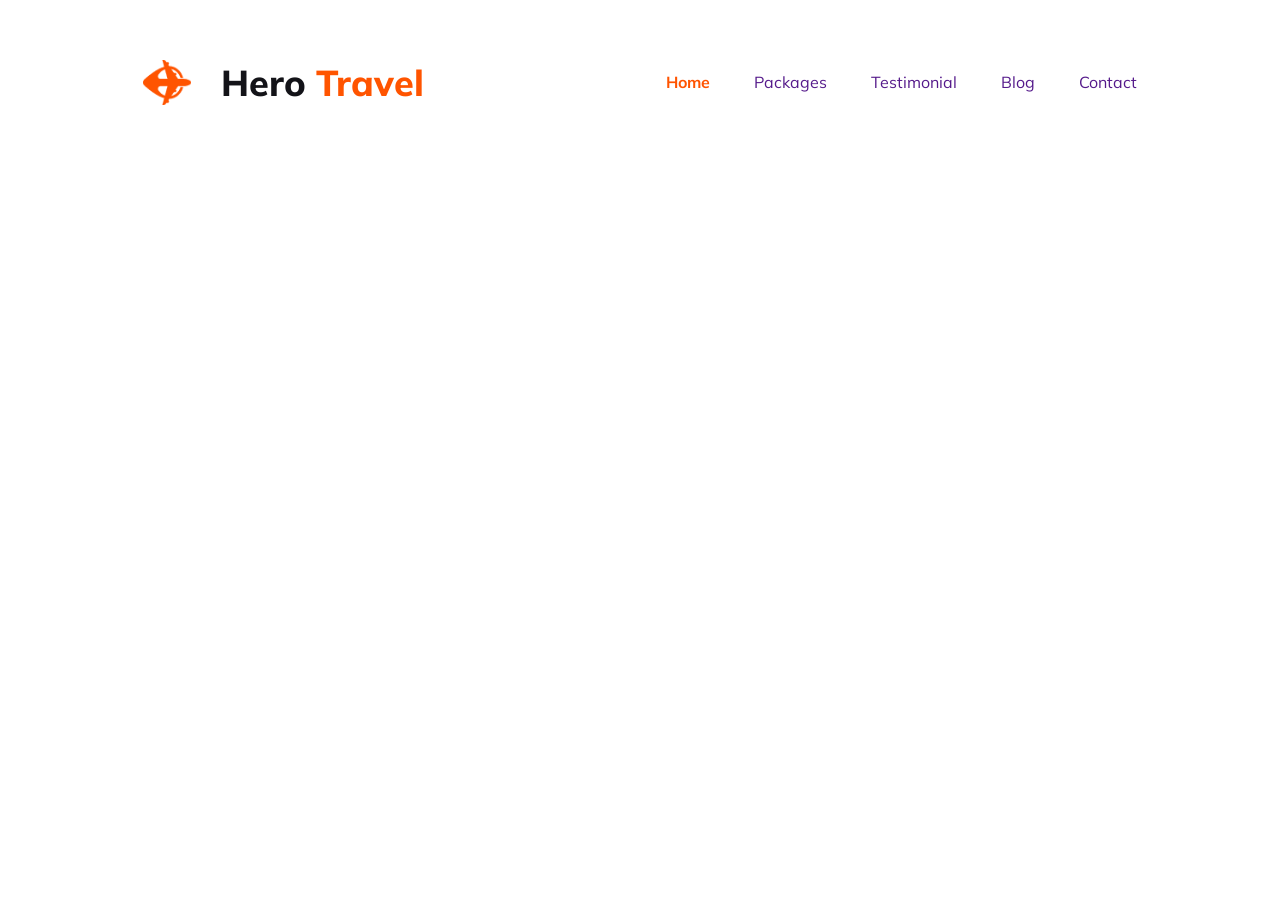
==== index.html @ 50e4e665 "fc" ====
<!DOCTYPE html>
<html lang="en">
<head>
    <meta charset="UTF-8">
    <meta name="viewport" content="width=device-width, initial-scale=1.0">
    <title>Happy Traveller</title>
    <link rel="stylesheet" href="Styles/design.css">
</head>
<body>
    <header>
        <nav>
            <div class="nav-title">
                <img src="Images/Group 40071 (2).png" alt="">
                <h2 class="hero">Hero <span class="travel">Travel</span></h2>
            </div>
            
            <ul>
                <li><a href=""><span class="home"><b>Home</b></span></a></li>
                <li><a href="">Packages</a></li>
                <li><a href="">Testimonial</a></li>
                <li><a href="">Blog</a></li>
                <li><a href="">Contact</a></li>
            </ul>
        </nav>

        <div class="explore-travel">

        </div>

    </header>

    <main>

    </main>

    <footer>

    </footer>

</body>
</html>
---- Styles/design.css ----
@import url('https://fonts.googleapis.com/css2?family=Mulish:wght@400;700;800&display=swap');

*{
    font-family: 'Mulish', sans-serif;


}

.travel, .home{
    color: #FF5400; 
}



/* header styles */

nav{
    display: flex;
    justify-content: space-between;
    align-items: center;
    /* padding: 20px; */
    margin: 30px 135px;
}

nav img{
    width: 48px;
    height: 45px;

}

.nav-title{
    display: flex;
    align-items: center;
    gap: 30px;
}

nav .hero{
    color: #131318;
    font-size: 36px;
    font-weight: 800;

}

nav .travel{
    color: #FF5400;
    font-size: 36px;
    font-weight: 800;
}

nav > ul{
    display: flex;
    list-style: none;
    gap: 44px;
}

nav li a{
    text-decoration: none;
}

.explore-travel{

}
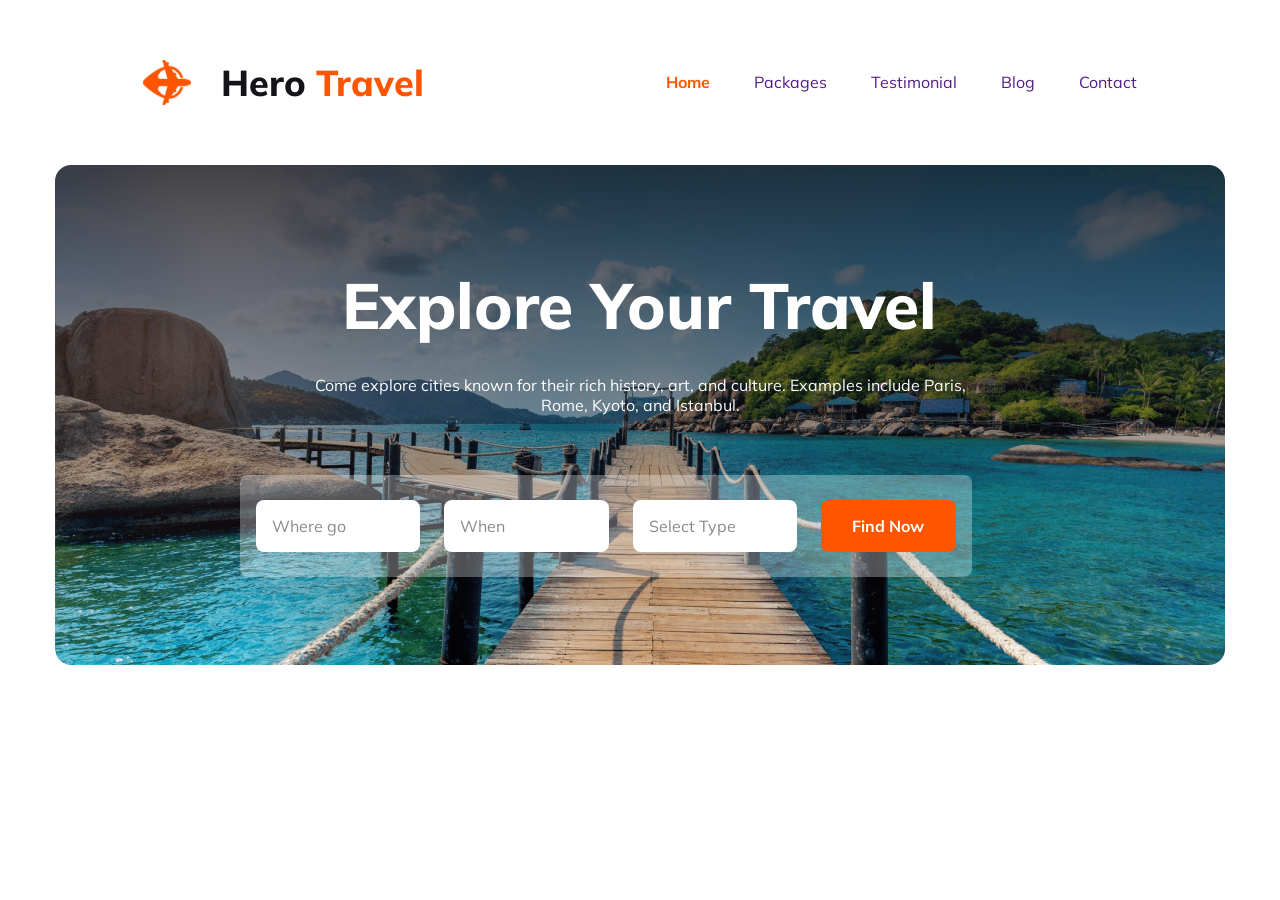
==== commit c6e2e074: "header section" ====
--- a/index.html
+++ b/index.html
@@ -23,7 +23,20 @@
             </ul>
         </nav>
 
-        <div class="explore-travel">
+        <div class="header-container">
+            <div>
+                <h1 class="header-title">Explore Your Travel</h1>
+                <p class="header-description">Come explore cities known for their rich history, art, and culture. Examples include Paris, Rome, Kyoto, and Istanbul. </p>
+            </div>
+
+            <div class="header-destination">
+                <p>Where go</p>
+                <p>When</p>
+                <p>Select Type</p>
+                <button class="btn-primary">Find Now</button>
+            </div>
+
+
 
         </div>
 
--- a/Styles/design.css
+++ b/Styles/design.css
@@ -10,6 +10,18 @@
     color: #FF5400; 
 }
 
+.btn-primary{
+    border-radius: 8px;
+    border: none;
+    background: #FF5400;
+    width: 174px;
+    height: 52px;
+    color: #FFF;
+   
+    font-size: 16px;
+    font-weight: 700;
+
+}
 
 
 /* header styles */
@@ -57,6 +69,75 @@
     text-decoration: none;
 }
 
-.explore-travel{
+.header-container{
+    border-radius: 16px;
+    background: linear-gradient(180deg, rgba(19, 19, 24, 0.80) 0%, rgba(19, 19, 24, 0.00) 100%), url('../Images/Group\ 13\ \(1\)\ \(1\).png');
+    width: 1170px;
+    height: 500px;
+    margin: 0 auto;
+    
 
-}+}
+
+.header-title{
+    position: absolute;
+    color: #FFF;
+    font-size: 64px;
+    font-weight: 800;
+    text-align: center;
+    margin-top: 100px;
+    margin-left: 287px;
+   
+
+} 
+
+.header-description{
+    position: absolute;
+    color: #FFF;
+    width: 676px;
+    font-size: 16px;
+    font-weight: 400;
+    text-align: center;
+    margin-top: 210px;
+    margin-left: 247px;
+    margin-bottom: 48px;
+    
+}
+
+.header-destination{
+    position: absolute;
+    border-radius: 8px;
+    background: rgba(255, 255, 255, 0.30);
+    display: flex;
+    align-items: center;
+    gap: 24px;
+    padding: 16px;
+    width: 700px;
+    height: 70px;
+    margin-top: 310px;
+    margin-left: 185px;
+
+}
+
+.header-destination p{
+    
+    border-radius: 8px;
+    background: #FFF;
+    width: 174px;
+    height: 20px;
+    color: rgba(19, 19, 24, 0.50);
+    font-size: 16px;
+    font-weight: 400;
+    display: flex;
+    align-items: center;
+    padding: 16px;
+    
+}
+
+
+
+
+
+
+
+
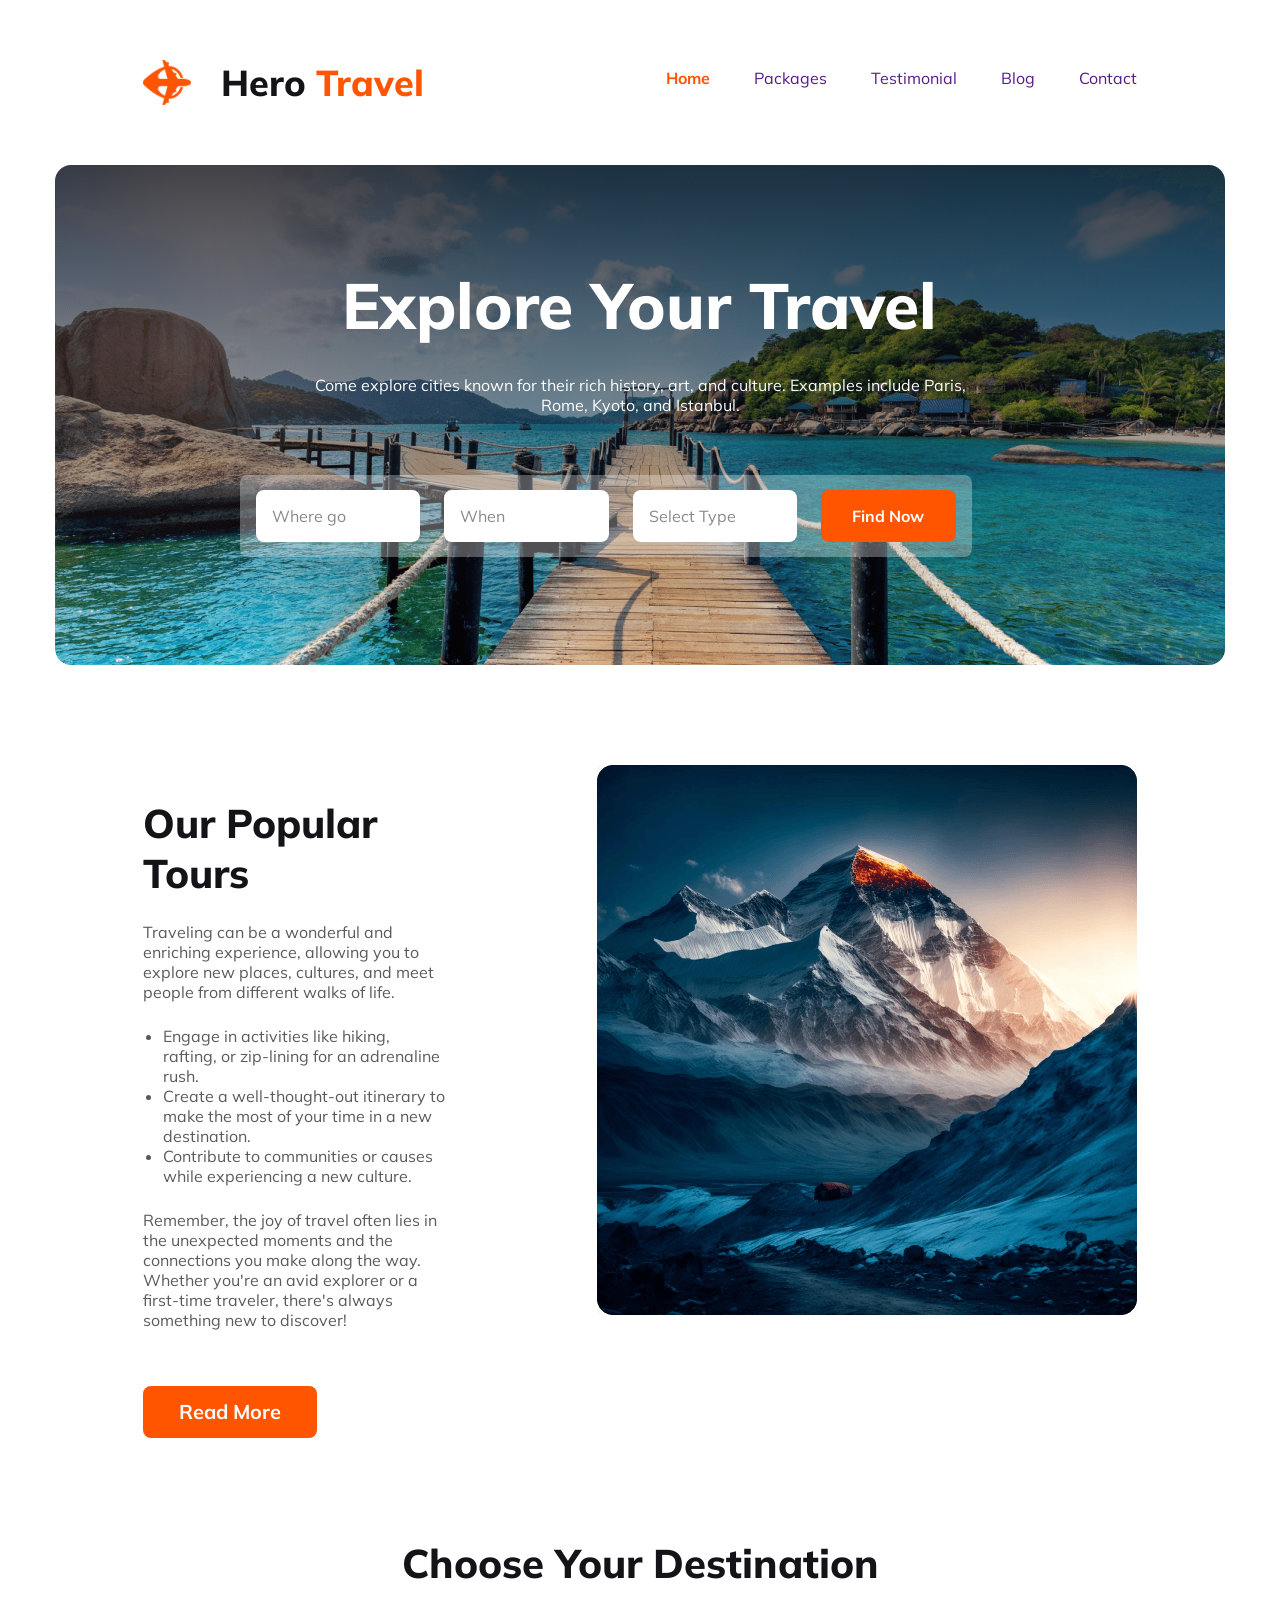
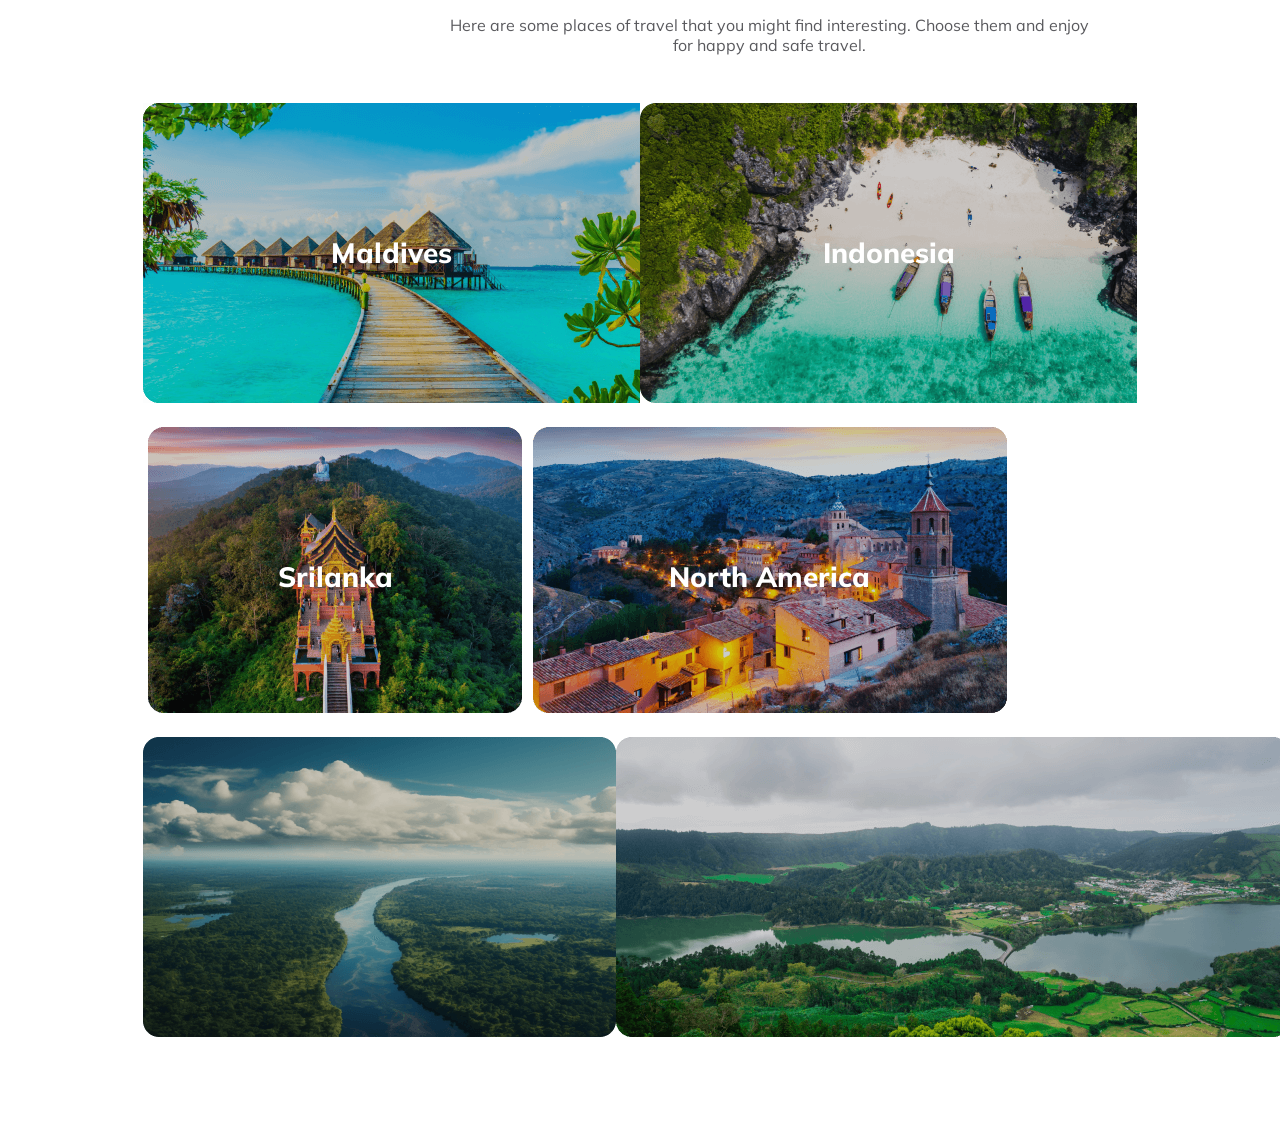
==== commit f2df711d: "fifth" ====
--- a/index.html
+++ b/index.html
@@ -36,14 +36,75 @@
                 <button class="btn-primary">Find Now</button>
             </div>
 
-
-
         </div>
 
     </header>
 
     <main>
+        
+        <div class="popular-tours-container">
+            <div class="tours-content">
+                <h2>Our Popular Tours</h2>
+                <p>Traveling can be a wonderful and enriching experience, allowing you to explore new places, cultures, and meet people from different walks of life.</p>
+                <ul> 
+                    <li>Engage in activities like hiking, rafting, or zip-lining for an adrenaline rush.</li>
+                    <li>Create a well-thought-out itinerary to make the most of your time in a new destination.</li>
+                    <li>Contribute to communities or causes while experiencing a new culture.</li>
+                </ul>
+    
+                <p>Remember, the joy of travel often lies in the unexpected moments and the connections you make along the way. Whether you're an avid explorer or a first-time traveler, there's always something new to discover!</p>
 
+                <button class="btn-primary">Read More</button>
+    
+            </div>
+
+            <div class="tours-img">
+                <img src="Images/Rectangle 4.png" alt="">
+            </div>
+
+        </div>
+
+
+        <div>
+            <h1 class="ch-title">Choose Your Destination</h1>
+            <p class="ch-description">Here are some places of travel that you might find interesting. Choose them and enjoy for happy and safe travel.</p>
+        </div>
+        
+        <div class="places-img-1">
+            <div class="maldives">
+                <p class="mal">Maldives</p>
+            </div>
+
+            <div class="Indonesia">
+                <p class="ind">Indonesia</p>
+
+            </div>
+            
+            
+        </div>
+
+        <div class="places-img-2">
+            <div class="srilanka">
+                <p class="sri">Srilanka</p>
+            </div>
+
+            <div class="north-america">
+                <p class="na">North America</p>
+
+            </div>
+
+            <div class="kashmir">
+                <p class="ka">Kashmir</p>
+            </div>
+            
+        </div>
+
+        <div class="places-img-3">
+            <img src="Images/Rectangle 11.png" alt="">
+            <img src="Images/Rectangle 10.png" alt="">
+        </div>
+
+       
     </main>
 
     <footer>
--- a/Styles/design.css
+++ b/Styles/design.css
@@ -5,6 +5,9 @@
 
 
 }
+
+
+/* shared styles */
 
 .travel, .home{
     color: #FF5400; 
@@ -23,7 +26,6 @@
 
 }
 
-
 /* header styles */
 
 nav{
@@ -113,7 +115,7 @@
     gap: 24px;
     padding: 16px;
     width: 700px;
-    height: 70px;
+    height: 50px;
     margin-top: 310px;
     margin-left: 185px;
 
@@ -136,8 +138,245 @@
 
 
 
-
-
-
-
-
+/* main styles */
+
+.popular-tours-container{
+    display: flex;
+    margin-top: 100px;
+    /* justify-content: space-between; */
+
+}
+
+.popular-tours-container h2{
+    color: #131318;
+    font-size: 40px;
+    font-weight: 800;
+    margin-left: 135px;
+    margin-bottom: 24px;
+}
+
+.popular-tours-container p, ul{
+    color: #5A5A5D;
+    font-size: 16px;
+    font-weight: 400; 
+    margin-left: 135px;
+    margin-bottom: 24px;
+
+}
+
+.popular-tours-container ul{
+    margin-left: 115px;
+}
+
+.popular-tours-container button{
+    margin-left: 135px;
+    font-size: 20px;
+    font-weight: 800px; 
+    margin-top: 32px;
+}
+
+.tours-content{
+    margin-right: 150px;
+    margin-left: 0;
+}
+
+.tours-img{
+    width: 540px;
+    height: 550px;
+    margin-right: 135px; 
+}
+
+
+.ch-title{
+    color: #131318;
+    text-align: center;
+    font-size: 40px;
+    font-weight: 800;
+    margin-top: 100px;
+
+}
+
+.ch-description{
+    color: rgba(19, 19, 24, 0.70);
+    text-align: center;
+    font-size: 16px;
+    font-weight: 400;
+    width: 643px; 
+    margin-left: 440px;
+    margin-bottom: 48px;
+
+}
+
+.places-img-1{
+    display: flex;
+    justify-content: space-around;
+    margin-left: 135px;
+    margin-right: 135px;
+    margin-bottom: 24px;
+}
+
+.maldives{
+    background: url('../Images/Rectangle\ 5.png');
+    width: 573px;
+    height: 300px;
+
+}
+.Indonesia{
+    background: url('../Images/Rectangle\ 8.png');
+    width: 573px;
+    height: 300px;
+}
+
+
+.places-img-2{
+    display: flex;
+    justify-content: space-around;
+    margin-left: 135px;
+    margin-right: 135px;
+    margin-bottom: 24px;
+
+}
+
+.srilanka{
+    background: url('../Images/Rectangle\ 6.png');
+    width: 374px;
+    height: 286px;
+}
+.north-america{
+    background: url('../Images/Rectangle\ 7.png');
+    width: 474px;
+    height: 286px;
+}
+
+.kashmir{
+
+}
+
+
+
+
+.places-img-3{
+    display: flex;
+    justify-content: space-around;
+    margin-left: 135px;
+    margin-right: 135px;
+    margin-bottom: 100px;
+}
+
+
+
+
+.mal, .ind, .sri, .na, .ka{
+    color: #FFF;
+    font-size: 28px;
+    font-weight: 800;
+    display: flex;
+    justify-content: center;
+    margin-top: 132px;
+
+}
+
+
+/* footer styles */
+
+/* small-devices */
+
+@media screen and (max-width: 600px) {
+    nav{
+        margin-left: 20px;
+    }
+
+    nav .hero{
+        font-size: 21px;
+    }
+
+    nav .travel{
+        font-size: 21px;
+    }
+
+    .header-container{
+        width: 335px;
+        height: 500px;
+        
+    }
+
+    .header-title{
+        position: absolute;
+        font-size: 22px;
+        margin-left: 64px;
+        margin-top: 32px;
+    }
+
+    .header-description{
+        position: absolute;
+        font-size: 14px;
+        margin-top: 68px;
+        margin-left: 16px;
+        width: 304px;
+    }
+
+    .header-destination{
+        position: absolute;
+        flex-direction: column;
+        width: 250px;
+        height: 300px;
+        align-items: flex-start;
+        gap: 16px;
+        padding: 16px;
+        margin-left: 24px;
+        margin-top: 163px;
+
+    }
+
+    .header-destination p{
+        width: 220px;
+        gap: 5px;
+        margin-bottom: 1px;
+    }
+
+    .btn-primary{
+        width: 255px;
+    }
+
+    .popular-tours-container{
+        flex-direction: column;
+    }
+
+    .popular-tours-container h2{
+        font-size: 20px;
+    }
+
+    .tours-content{
+        margin-left: -100px;
+        margin-right: 80px;
+        margin-bottom: 24px;
+    }
+
+    .popular-tours-container button{
+        width: 174px;
+        height: 52px;
+    }
+
+    .tours-img{
+    width: 350px;
+    height: 342px;
+    margin-left: 30px;
+
+   } 
+
+    /* nav img{
+        width: 28.724px;
+        height: 33.516px; 
+    } */
+}
+
+/* medium-devices */
+
+@media screen and (min-width: 601px) and (max-width: 992px) {
+    
+}
+
+
+
+
+
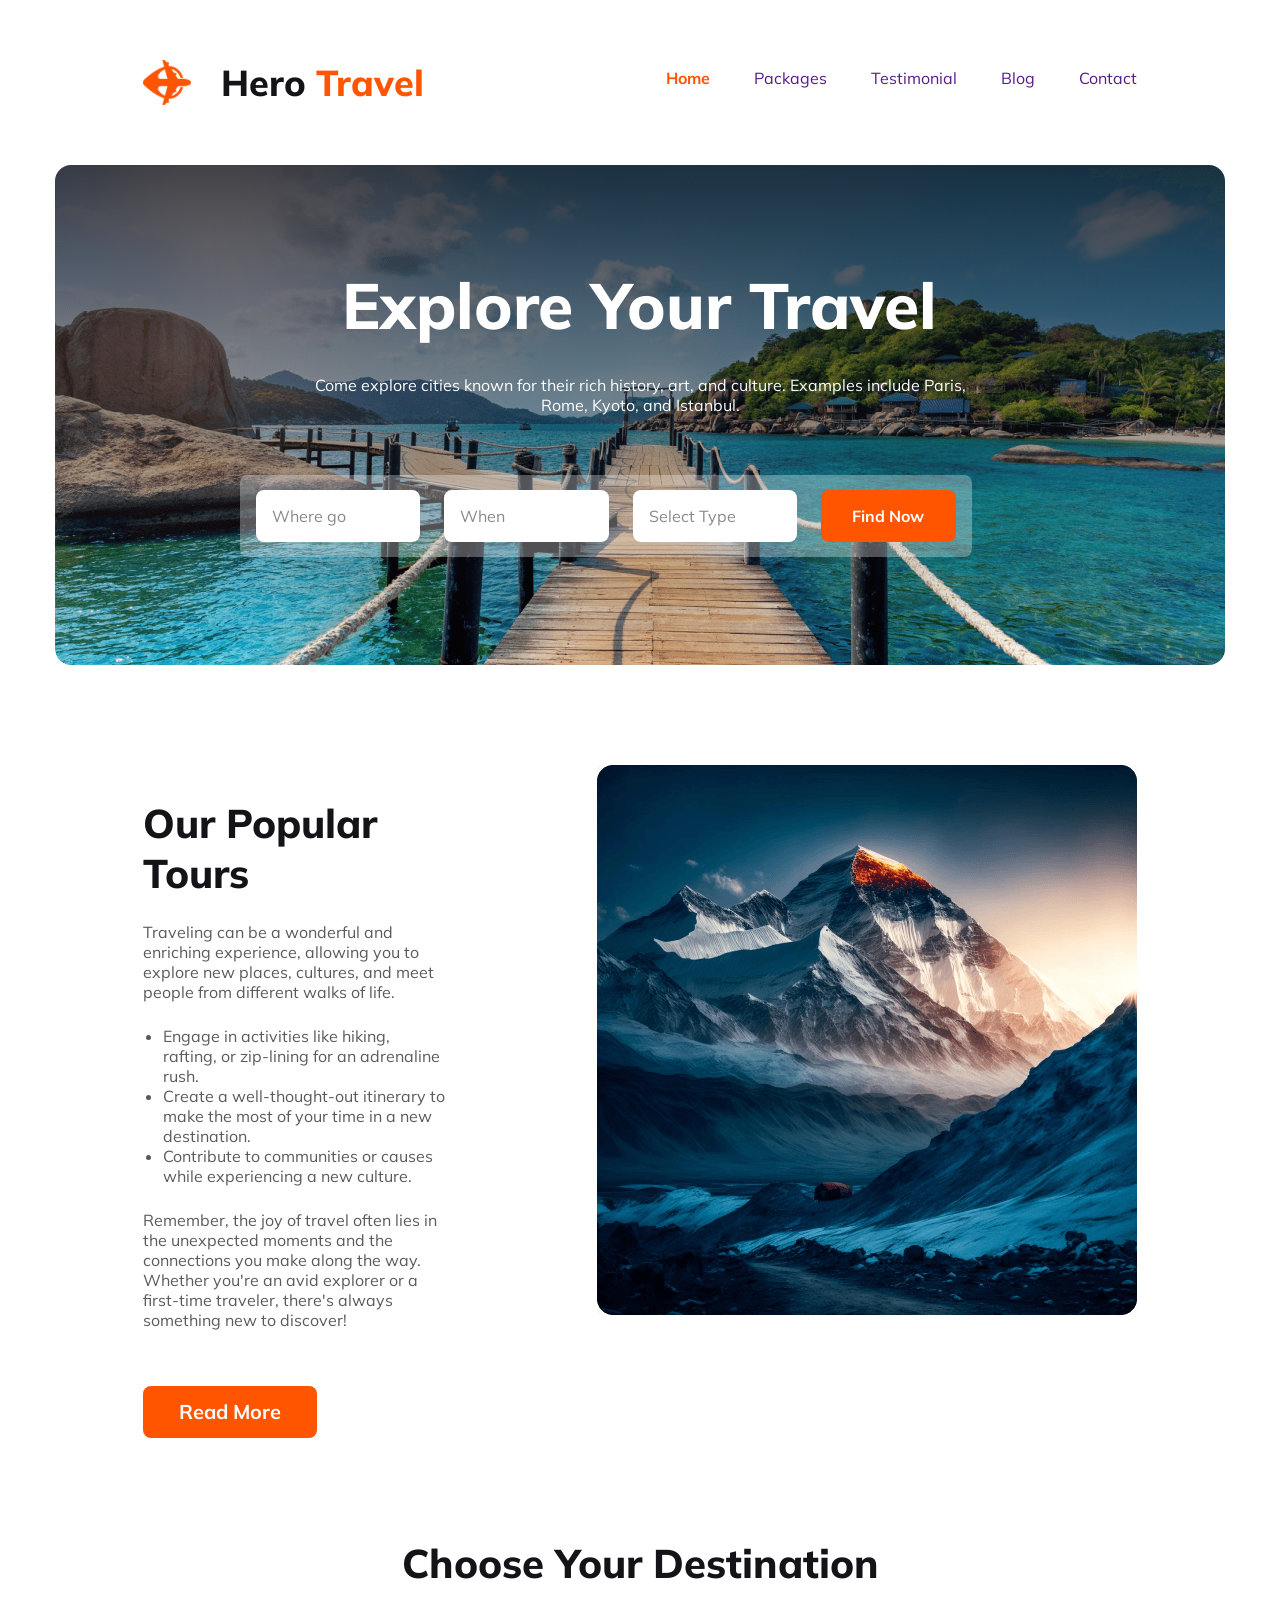
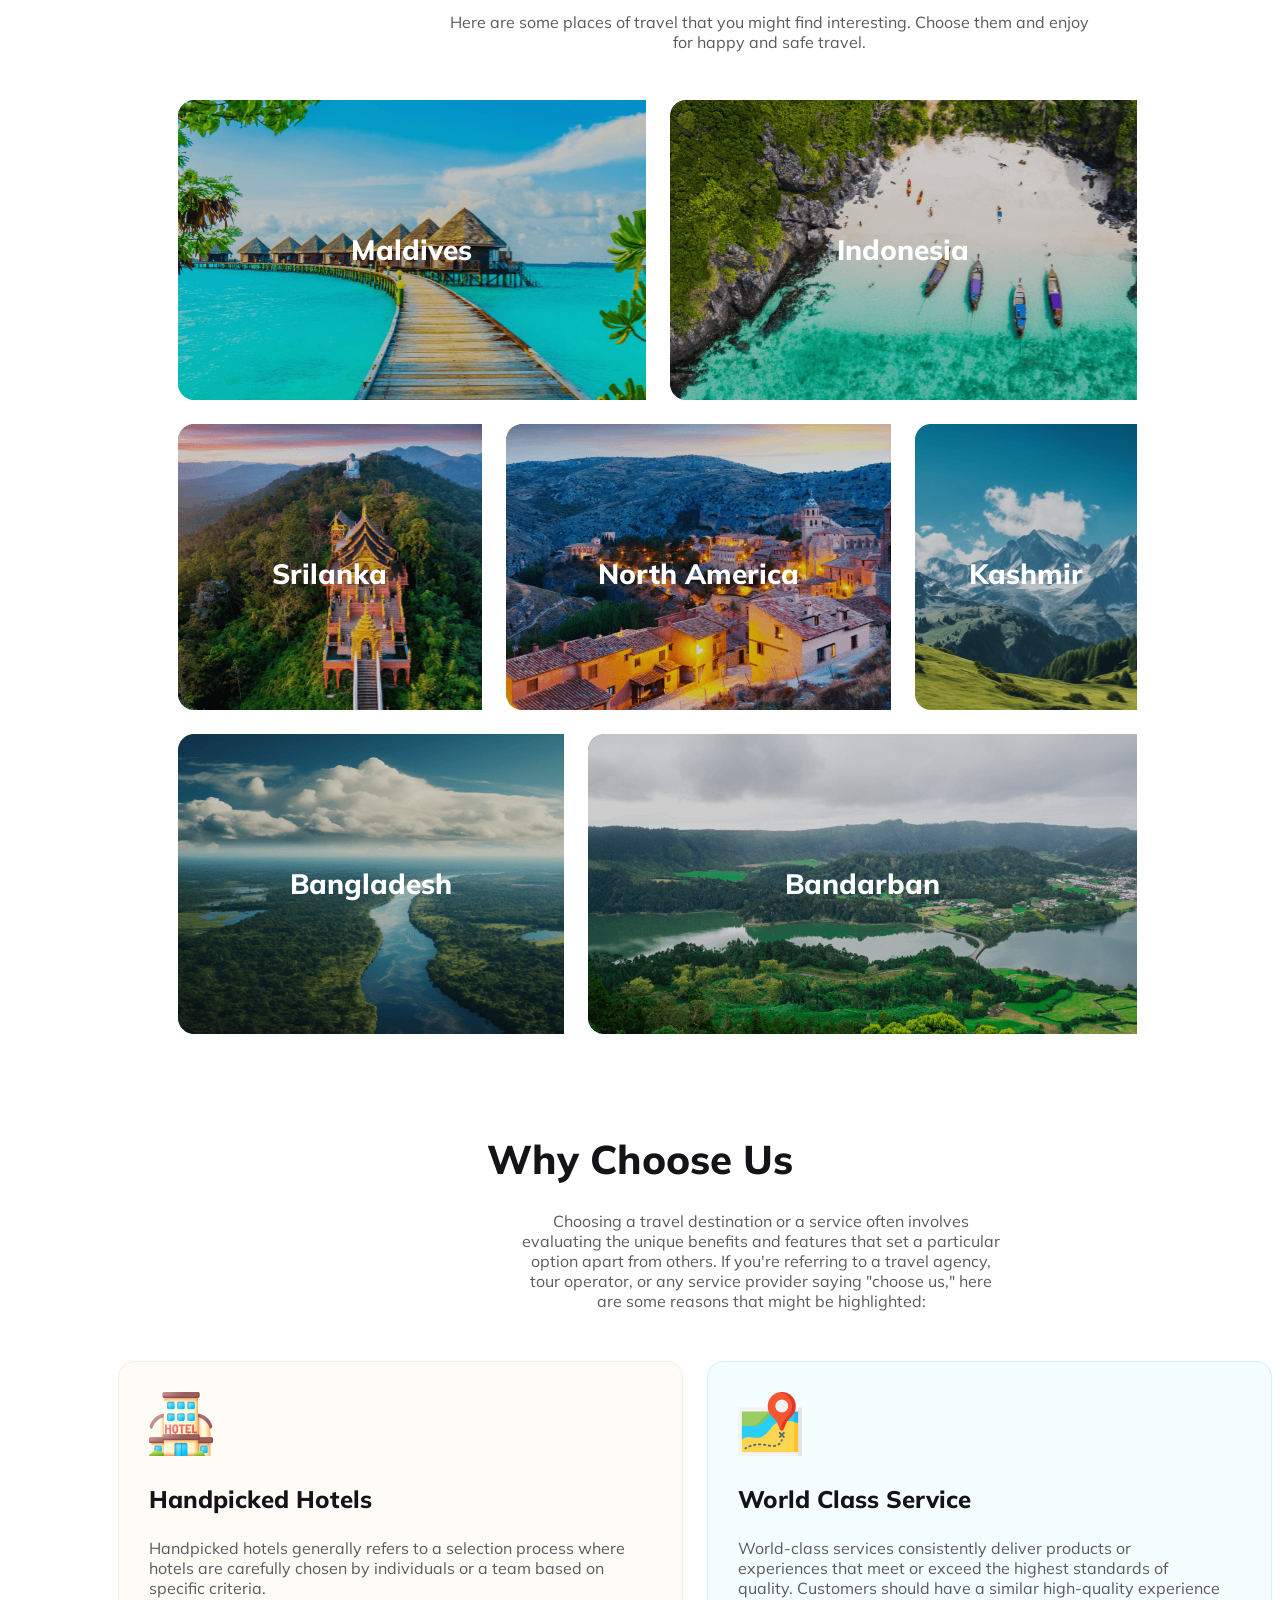
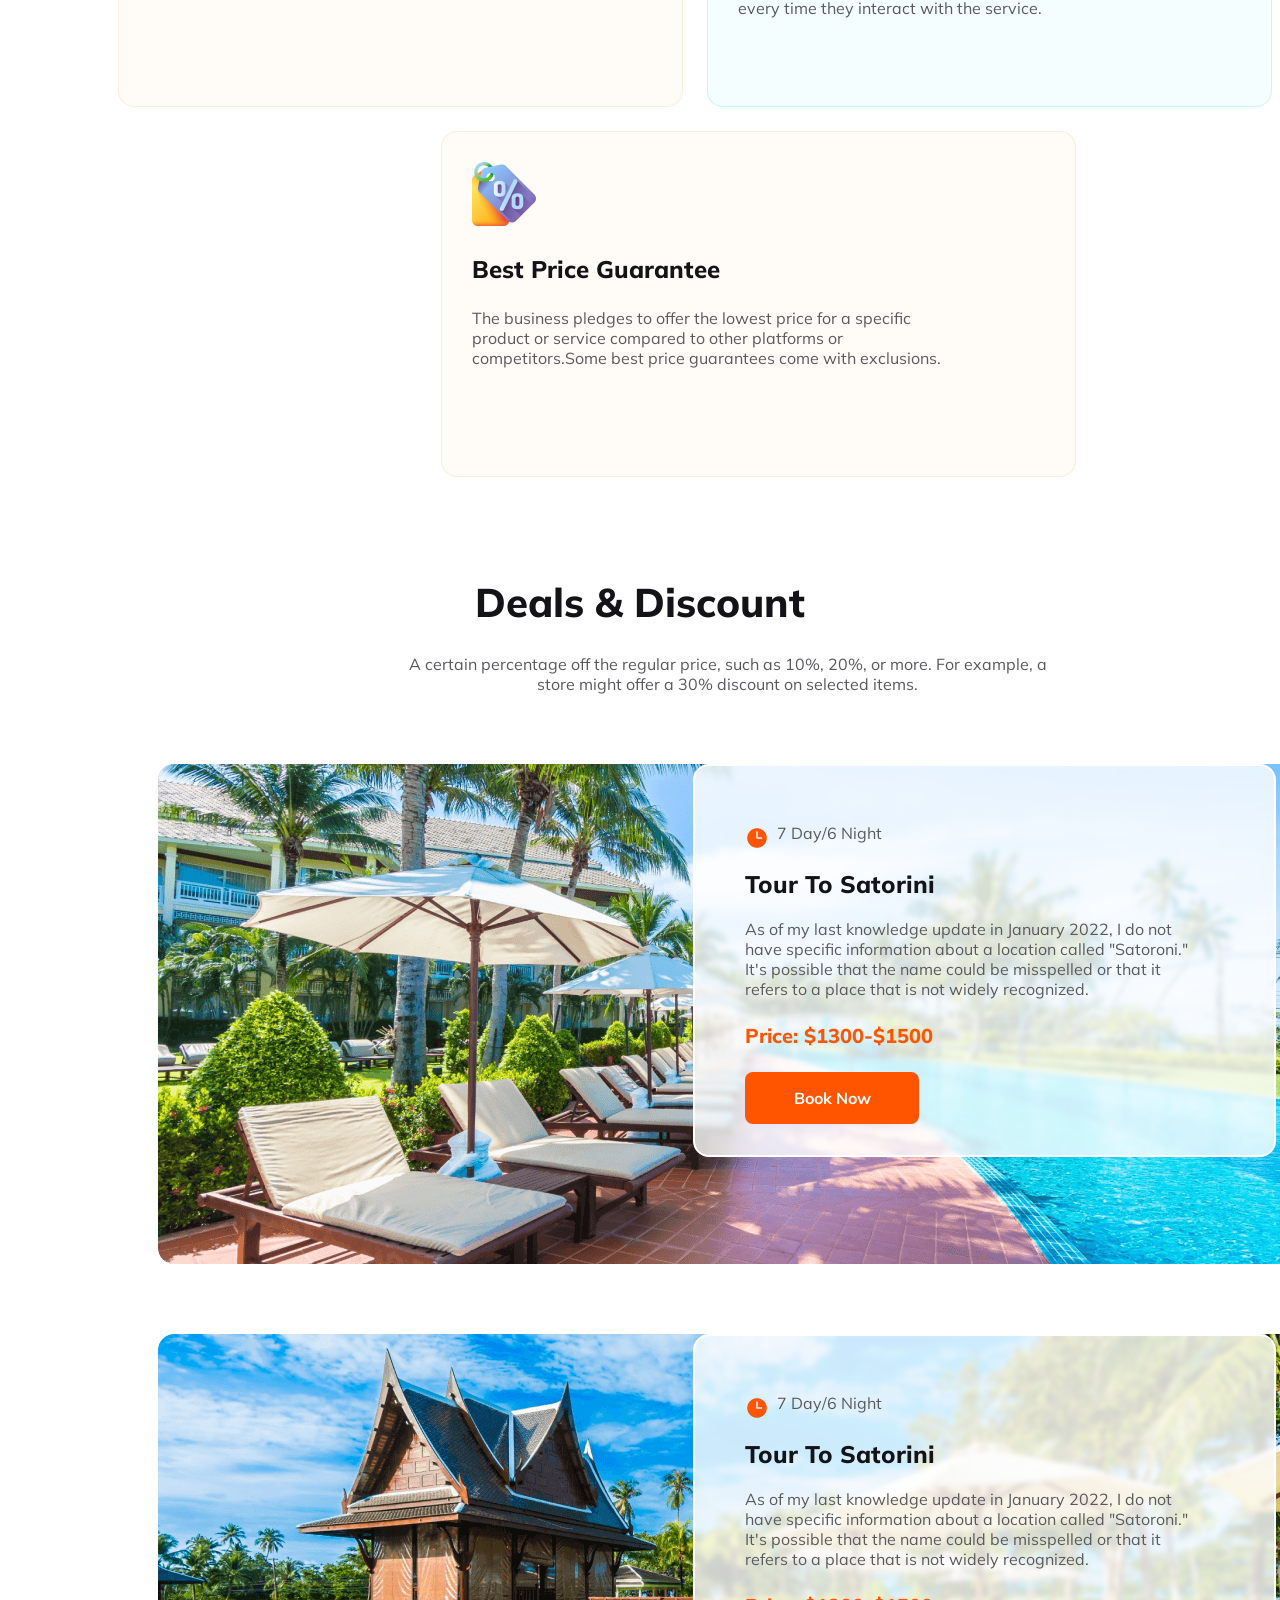
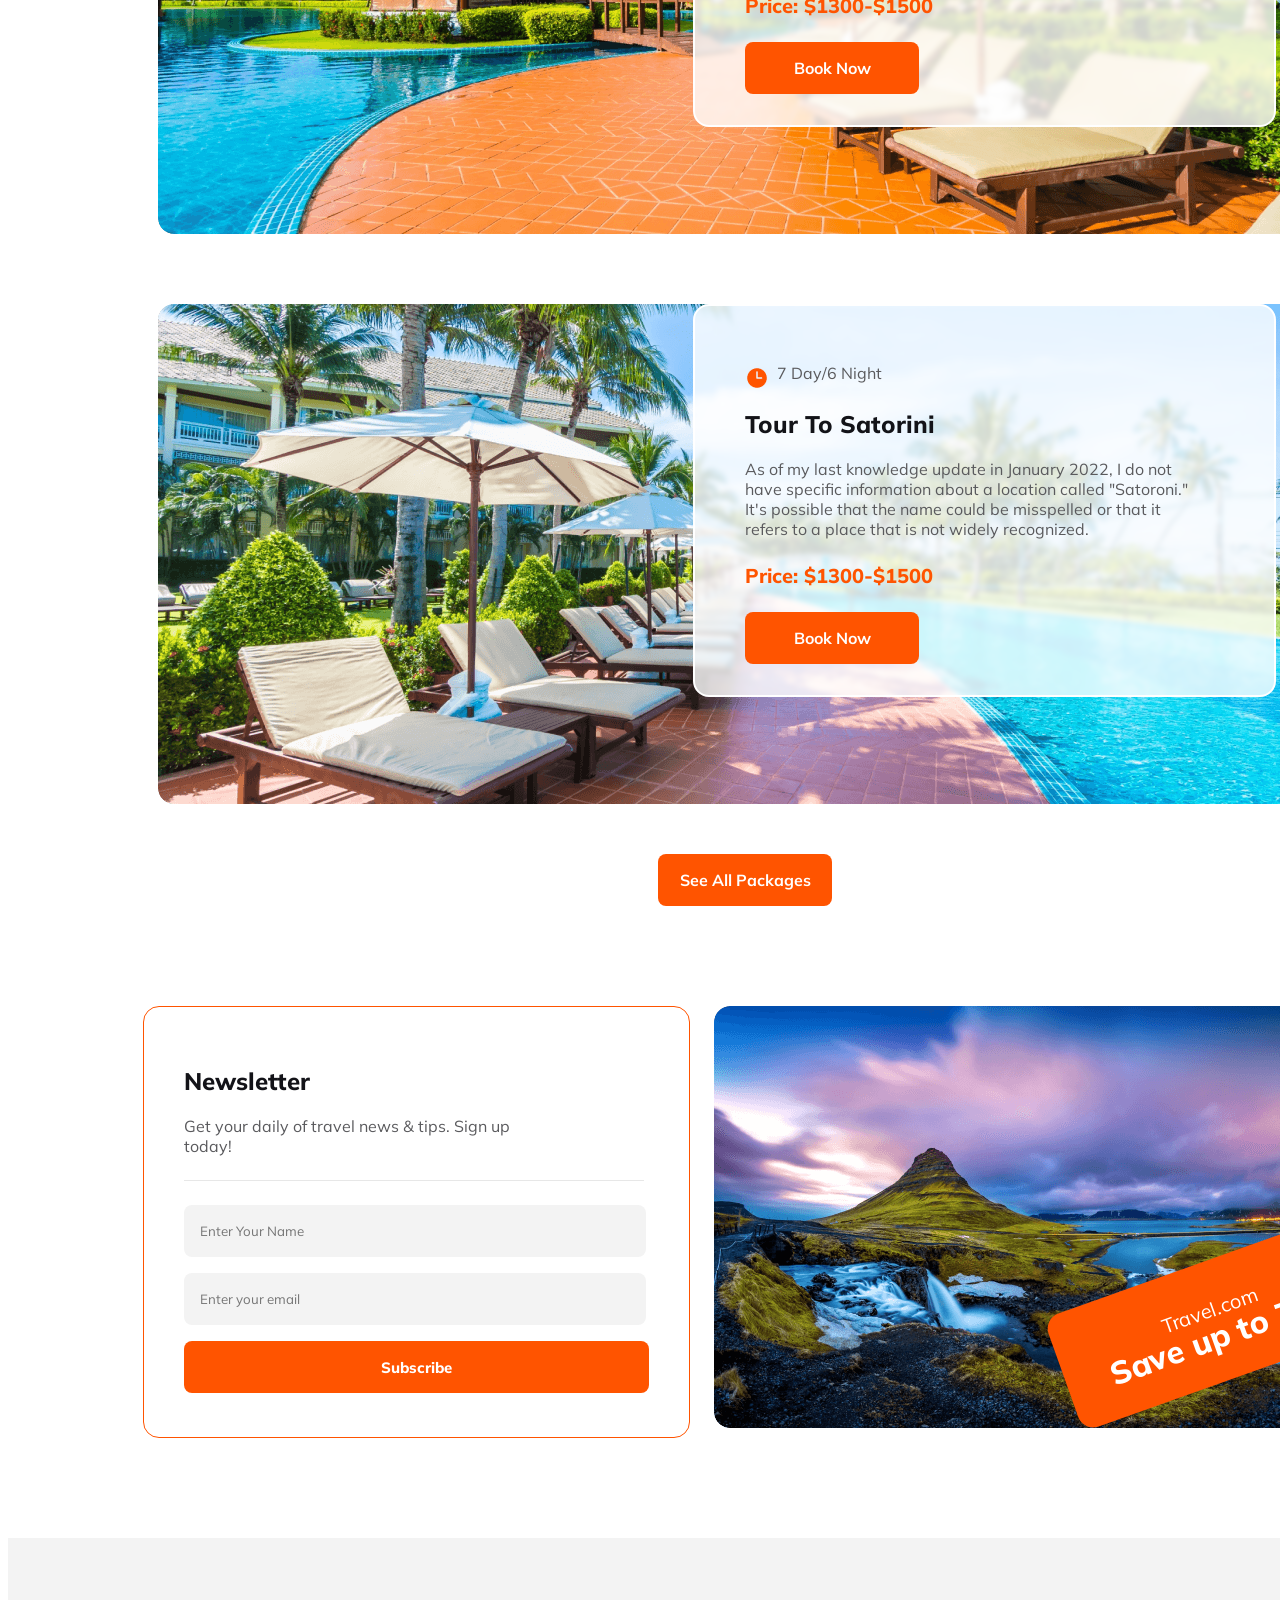
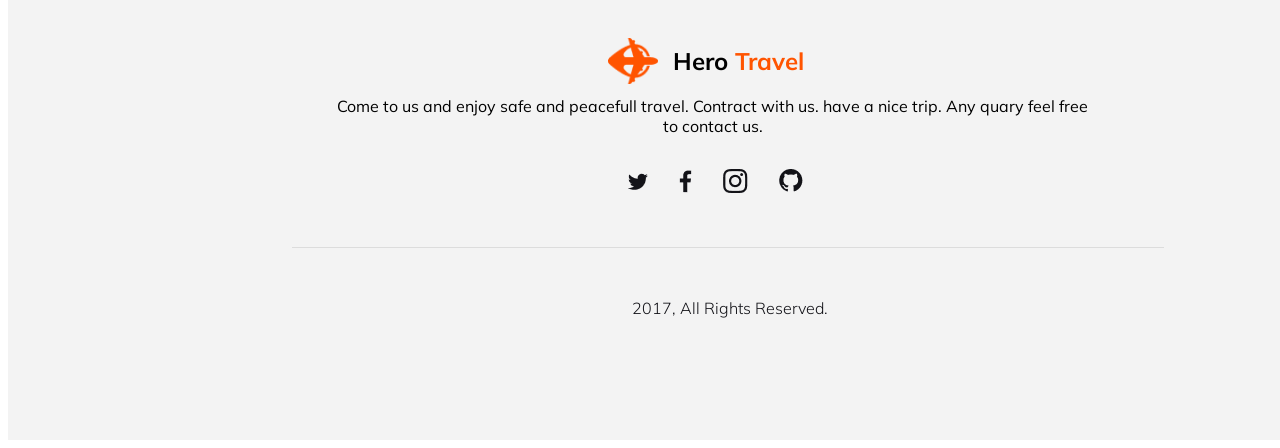
==== commit ef5def78: "Footer added" ====
--- a/index.html
+++ b/index.html
@@ -100,16 +100,155 @@
         </div>
 
         <div class="places-img-3">
-            <img src="Images/Rectangle 11.png" alt="">
-            <img src="Images/Rectangle 10.png" alt="">
-        </div>
-
-       
+            <div class="bangladesh">
+                <p class="bang">Bangladesh</p>
+            </div>
+
+            <div class="bandorban">
+                <p class="ba">Bandarban</p>
+
+            </div>
+            
+        </div>
+
+        <div class="choose-container-1">
+            <h1>Why Choose Us</h1>
+            <p>Choosing a travel destination or a service often involves evaluating the unique benefits and features that set a particular option apart from others. If you're referring to a travel agency, tour operator, or any service provider saying "choose us," here are some reasons that might be highlighted:</p>
+        </div>
+
+        <div class="choose-container-2">
+            <div class="choose-img-1">
+                <img src="Images/hotel 1.png" alt="">
+                <h3>Handpicked Hotels</h3>
+                <p>Handpicked hotels generally refers to a selection process where hotels are carefully chosen by individuals or a team based on specific criteria.</p>
+            </div>
+            
+            <div class="choose-img-2">
+                <img src="Images/map 1.png" alt="">
+                <h3>World Class Service</h3>
+                <p>World-class services consistently deliver products or experiences that meet or exceed the highest standards of quality. Customers should have a similar high-quality experience every time they interact with the service.</p>
+            </div>
+    
+        </div>
+        
+        <div class="choose-container-3">
+            <img src="Images/price-tag 1.png" alt="">
+            <h3>Best Price Guarantee</h3>
+            <p>The business pledges to offer the lowest price for a specific product or service compared to other platforms or competitors.Some best price guarantees come with exclusions.</p>
+        </div>
+
+        <div class="deals">
+            <h1>Deals & Discount</h1>
+            <p>A certain percentage off the regular price, such as 10%, 20%, or more. For example, a store might offer a 30% discount on selected items.</p>
+        </div>
+
+
+        <div class="deals-1">
+            
+            <div class="deals-border">
+                <div>
+                    <img class="img" src="Images/Frame.png" alt="">
+                    <h5>7 Day/6 Night</h5>
+
+                    <h2>Tour To Satorini</h2>
+
+                    <p> As of my last knowledge update in January 2022, I do not have specific information about a location called "Satoroni." It's possible that the name could be misspelled or that it refers to a place that is not widely recognized. </p>
+            
+                    <p class="price">Price: $1300-$1500</p>
+                    <button class="btn-primary">Book Now</button>
+                </div>
+
+            </div>
+        </div>
+        <div class="deals-2">
+
+            <div class="deals-border-2">
+                <div>
+                    <img class="img" src="Images/Frame.png" alt="">
+                    <h5>7 Day/6 Night</h5>
+
+                    <h2>Tour To Satorini</h2>
+
+                    <p> As of my last knowledge update in January 2022, I do not have specific information about a location called "Satoroni." It's possible that the name could be misspelled or that it refers to a place that is not widely recognized. </p>
+            
+                    <p class="price">Price: $1300-$1500</p>
+                    <button class="btn-primary">Book Now</button>
+                </div>
+
+            </div>
+        </div>
+
+        <div class="deals-3">
+            <div class="deals-border-3">
+                <div>
+                    <img class="img" src="Images/Frame.png" alt="">
+                    <h5>7 Day/6 Night</h5>
+
+                    <h2>Tour To Satorini</h2>
+
+                    <p> As of my last knowledge update in January 2022, I do not have specific information about a location called "Satoroni." It's possible that the name could be misspelled or that it refers to a place that is not widely recognized. </p>
+            
+                    <p class="price">Price: $1300-$1500</p>
+                    <button class="btn-primary">Book Now</button>
+                </div>
+
+            </div>
+        </div>
+        
+        <div class="see">
+            <button class="btn-primary">See All Packages</button>
+        </div>
+        
+        <div class="nw">
+            <div class="news">
+                <h2>Newsletter</h2>
+                <p>Get your daily of travel news & tips. Sign up today!</p>
+
+                <div class="line">
+
+                </div>
+
+               
+                <input class="text" type="text" placeholder="Enter Your Name"> <br>
+                
+                <input class="mail" type="email" placeholder="Enter your email">
+
+                <input class="subs" type="submit" value="Subscribe">
+                
+    
+            </div>
+
+            <div class="p">
+                <div class="save">
+                    <p>Travel.com</p>
+                    <h4>Save up to 70%</h4>
+                </div>
+            </div>
+    
+        </div>
+        
+
     </main>
 
     <footer>
-
-    </footer>
+        <img class="plane" src="Images/Group 40071 (2).png" alt="">
+        <div class="tr">
+            <h2>Hero<span class="travel"> Travel</span></h2>
+        </div>
+        <div class="ft-description">
+            <p>Come to us and enjoy safe and peacefull travel. Contract with us. have a nice trip. Any quary feel free to contact us.</p>
+        </div>
+        <div class="so">
+            <img src="Images/Social.png" alt="">
+        </div>
+
+        <div class="line-2">
+
+        </div>
+
+        <p class="cp-right">2017, All Rights Reserved.</p>
+        
+    </footer>  
 
 </body>
 </html>
--- a/Styles/design.css
+++ b/Styles/design.css
@@ -2,10 +2,8 @@
 
 *{
     font-family: 'Mulish', sans-serif;
-
-
-}
-
+    
+}
 
 /* shared styles */
 
@@ -26,6 +24,14 @@
 
 }
 
+.btn-primary:hover{
+    transform: scale(1.2);
+}
+
+input[type="submit"]:hover{
+    transform: scale(1.2); 
+}
+
 /* header styles */
 
 nav{
@@ -193,6 +199,7 @@
     font-size: 40px;
     font-weight: 800;
     margin-top: 100px;
+    margin-bottom: 24px;
 
 }
 
@@ -209,10 +216,11 @@
 
 .places-img-1{
     display: flex;
-    justify-content: space-around;
-    margin-left: 135px;
+    /* justify-content: space-around; */
+    margin-left: 170px;
     margin-right: 135px;
     margin-bottom: 24px;
+    gap: 24px;
 }
 
 .maldives{
@@ -230,10 +238,11 @@
 
 .places-img-2{
     display: flex;
-    justify-content: space-around;
-    margin-left: 135px;
+    /* justify-content: space-around; */
+    margin-left: 170px;
     margin-right: 135px;
     margin-bottom: 24px;
+    gap: 24px;
 
 }
 
@@ -249,24 +258,36 @@
 }
 
 .kashmir{
-
-}
-
-
+    background: url('../Images/Rectangle\ 9.png');
+    width: 274px;
+    height: 286px;
+}
 
 
 .places-img-3{
     display: flex;
-    justify-content: space-around;
-    margin-left: 135px;
+    /* justify-content: space-around; */
+    margin-left: 170px;
     margin-right: 135px;
     margin-bottom: 100px;
-}
-
-
-
-
-.mal, .ind, .sri, .na, .ka{
+    gap: 24px;
+}
+
+.bangladesh{
+    background: url('../Images/Rectangle\ 11.png');
+    width: 473px;
+    height: 300px;
+
+}
+
+.bandorban{
+    background: url('../Images/Rectangle\ 10.png');
+    width: 673px;
+    height: 300px;
+
+}
+
+.mal, .ind, .sri, .na, .ka, .bang, .ba{
     color: #FFF;
     font-size: 28px;
     font-weight: 800;
@@ -276,8 +297,347 @@
 
 }
 
+.choose-container-1 h1{
+    color: #131318;
+    text-align: center;
+    font-size: 40px;
+    font-weight: 800;
+   
+}
+
+.choose-container-1 p{
+    width: 486px;
+    text-align: center;
+    color: #5A5A5D;
+    font-size: 16px;
+    font-weight: 400;
+    margin-left: 510px;
+    margin-bottom: 50px;
+}
+
+.choose-img-1{
+    border-radius: 16px;
+    border: 1px solid rgba(251, 181, 99, 0.20);
+    background: rgba(251, 181, 99, 0.05);
+    width: 573px;
+    height: 284px;
+    padding: 30px;
+}
+
+.choose-img-1 h3, .choose-img-2 h3, .choose-container-3 h3{
+    color: #131318;
+    font-size: 24px;
+    font-weight: 800;
+         
+}
+
+.choose-img-1 p, .choose-img-2 p, .choose-container-3 p{
+    width: 486px;
+    color: #5A5A5D;
+    font-size: 16px;
+    font-weight: 400;
+
+}
+
+.choose-img-2{
+    border-radius: 16px;
+    border: 1px solid rgba(41, 206, 246, 0.20);
+    background: rgba(41, 206, 246, 0.05);
+    width: 573px;
+    height: 284px;
+    padding: 30px;
+}
+
+.choose-container-2{
+    display: flex;
+    gap: 24px;
+    margin-left: 110px;
+    margin-bottom: 24px;
+}
+
+.choose-container-3{
+    border-radius: 16px;
+    border: 1px solid rgba(251, 181, 99, 0.20);
+    background: rgba(251, 181, 99, 0.05);
+    width: 573px;
+    height: 284px;
+    padding: 30px;
+    margin-left: 433px;
+    margin-bottom: 100px;
+}
+
+.deals h1{
+    color: #131318;
+    text-align: center;
+    font-size: 40px;
+    font-weight: 800;
+
+}
+.deals p{
+    color: rgba(19, 19, 24, 0.70);
+    text-align: center;
+    margin-left: 398px;
+    font-size: 16px;
+    font-weight: 400;
+    width: 643px;
+    margin-bottom: 50px;
+}
+
+.deals-1, .deals-3{
+    border-radius: 16px;
+    background: url('../Images/Group\ 39.png'), lightgray 50% / cover no-repeat;
+    width: 1170px;
+    height: 500px;
+    margin-left: 150px; 
+    margin-bottom: 24px;
+}
+
+.deals-1 h2, .deals-2 h2, .deals-3 h2{
+    color: #131318;
+    font-size: 24px;
+    font-weight: 800;
+    margin-left: 50px;
+
+}
+
+.deals-1 p, .deals-2 p, .deals-3 p{
+    color: #5A5A5D;
+    font-size: 16px;
+    font-weight: 400;
+    width: 452px;
+    margin-left: 50px;
+    margin-bottom: 24px; 
+}
+
+.deals-1 .deals-border, .deals-2 .deals-border-2, .deals-3 .deals-border-3{
+    display: flex;
+    align-items: center;
+    border-radius: 16px;
+    border: 2px solid #FFF;
+    background: rgba(255, 255, 255, 0.80);
+    backdrop-filter: blur(2.5px);
+    width: 579px;
+    height: 389px; 
+    margin-left: 535px;
+    margin-top: 70px;
+ 
+
+}
+
+.deals-1 .price, .deals-2 .price, .deals-3 .price{
+    color: #FF5400;
+    font-size: 20px;
+    font-weight: 800;
+
+}
+
+.deals-1 .btn-primary, .deals-2 .btn-primary, .deals-3 .btn-primary{
+    margin-left: 50px;
+}
+
+.d-n p{
+    
+    margin-left: 100px;
+}
+
+.deals-border img, .deals-border-2 img, .deals-border-3 img{
+    position: absolute;
+    margin-top: 30px;
+    margin-left: 50px;
+}
+
+.deals-border h5, .deals-2 h5, .deals-3 h5{
+    color: #5A5A5D;
+    font-size: 16px;
+    font-weight: 400;
+    margin-left: 82px; 
+}
+
+.deals-2{
+    border-radius: 16px;
+    background: url('../Images/Group\ 40.png'), lightgray 50% / cover no-repeat;
+    width: 1170px;
+    height: 500px;
+    margin-left: 150px; 
+    margin-bottom: 24px;
+}
+
+.see{
+    margin-top: 50px;
+    margin-left: 650px;
+    margin-bottom: 100px;
+}
+
+.news{
+    width: 474px;
+    height: 350px;
+    border-radius: 16px;
+    border: 1px solid #FF5400;
+    padding: 40px;
+    margin-bottom: 100px;
+    margin-left: 135px;
+}
+
+.news h2{
+    color: #131318;
+    font-size: 24px;
+    font-weight: 800;
+
+}
+
+.news p{
+    width: 350px;
+    color: #5A5A5D;
+    font-size: 16px;
+    font-weight: 400;  
+    margin-bottom: 24px; 
+}
+
+.news .line{
+    background: rgba(19, 19, 24, 0.10);
+    width: 460px;
+    height: 1px;
+    margin-bottom: 24px;
+}
+
+.news input{
+    border-radius: 8px;
+    border: none;
+    background: rgba(19, 19, 24, 0.05);
+    width: 430px;
+    height: 20px;
+    padding: 16px;
+    margin-bottom: 16px;
+
+}
+
+.news .text{
+    margin-bottom: 16px;
+}
+
+.news .mail{
+    margin-bottom: 16px;
+}
+
+.news .subs{
+    border-radius: 8px;
+    background: #FF5400;
+    width: 465px;
+    height: 52px;
+    color: #FFF;
+    text-align: center;
+    font-family: Mulish;
+    font-size: 15px;
+    font-style: normal;
+    font-weight: 800;
+    line-height: normal;
+
+
+}
+
+
+.nw{
+    display: flex;
+    gap: 24px; 
+}
+
+
+.p{
+    
+    width: 672px;
+    height: 422px;
+    border-radius: 16px;
+    background: url('../Images/Rectangle\ 8\ \(1\).png');
+  
+
+}
+
+.save p{
+    position: absolute;
+    color: #FFF;
+    font-size: 20px;
+    font-weight: 400;
+    margin-left: 110px;
+    margin-top: 35px;
+   
+
+}
+
+.save h4{
+    position: absolute;
+    color: #FFF;
+    font-size: 32px;
+    font-weight: 800; 
+    margin-left: 45px;
+    margin-top: 55px;
+
+}
+
+.save{
+    border-radius: 16px;
+    background: #FF5400;
+    width: 324px;
+    height: 120px;
+    transform: rotate(-19.628deg);
+    margin-left: 340px;
+    margin-top: 255px;
+}
 
 /* footer styles */
+
+
+footer{
+    background: rgba(19, 19, 24, 0.05);
+    width: 1500px;
+    height: 502px;
+    margin-left: 0;
+
+}
+
+
+footer .plane{
+    width: 50px;
+    height: 46.673px;
+    margin-left: 600px;
+    margin-top: 100px;
+}
+
+footer .tr{
+    margin-left: 665px;
+    margin-top: -62.5px;
+    margin-bottom: 15px;
+}
+
+footer .ft-description{
+    text-align: center;
+    width: 769px; 
+    margin-left: 320px;
+    margin-bottom: 33px;
+    
+}
+
+footer .so{
+    position: relative;
+    margin-left: 620px;
+    margin-bottom: 50px;
+    
+}  
+
+.line-2{
+    background: rgba(19, 19, 24, 0.10);
+    width: 872px;
+    height: 1px;
+    margin-left: 284px;
+    margin-bottom: 50px;
+}
+
+
+.cp-right{
+    color: #131318;
+    font-size: 16px;
+    font-weight: 300;
+    margin-left: 624px;
+}
 
 /* small-devices */
 
@@ -358,12 +718,77 @@
     }
 
     .tours-img{
-    width: 350px;
+    width: 335px;
     height: 342px;
     margin-left: 30px;
 
    } 
 
+   .ch-title{
+    margin-top: 230px;
+    font-size: 20px;
+    margin-left: 10px;
+    
+   }
+
+   .ch-description{
+    width: 309px;
+    margin-left: 30px;
+    margin-bottom: 20px;
+   }
+
+   .places-img-1{
+    flex-direction: column;
+    margin-left: 20px;
+    width: 300px;
+    /* height: 176px; */
+    margin-top: 16px;
+    margin-bottom: 16px;
+    gap: 16px;
+   } 
+
+   .places-img-2{
+    flex-direction: column;
+    margin-left: 20px;
+    gap: 16px;
+   }
+
+   .places-img-3{
+    flex-direction: column;
+    margin-left: 20px;
+    gap: 16px;
+   }
+
+   .choose-img-1, .choose-img-2{
+    width: 335px;
+   
+   }
+
+   .choose-img-1 p, .choose-img-2 p, .choose-container-3 p{
+    width: 270px;
+   }
+   .choose-container-1 h3{
+    margin-left: 50px;
+   }
+   .choose-container-1 p{
+    margin-left: 20px;
+   }
+
+   .choose-container-2{
+    flex-direction: column;
+    margin-left: 20px;
+   }
+
+   .choose-container-3{
+    margin-left: 20px;
+    width: 335px;
+   }
+
+
+   .deals p{
+    margin-left: 30px; 
+    width: 309px;
+   }
     /* nav img{
         width: 28.724px;
         height: 33.516px; 
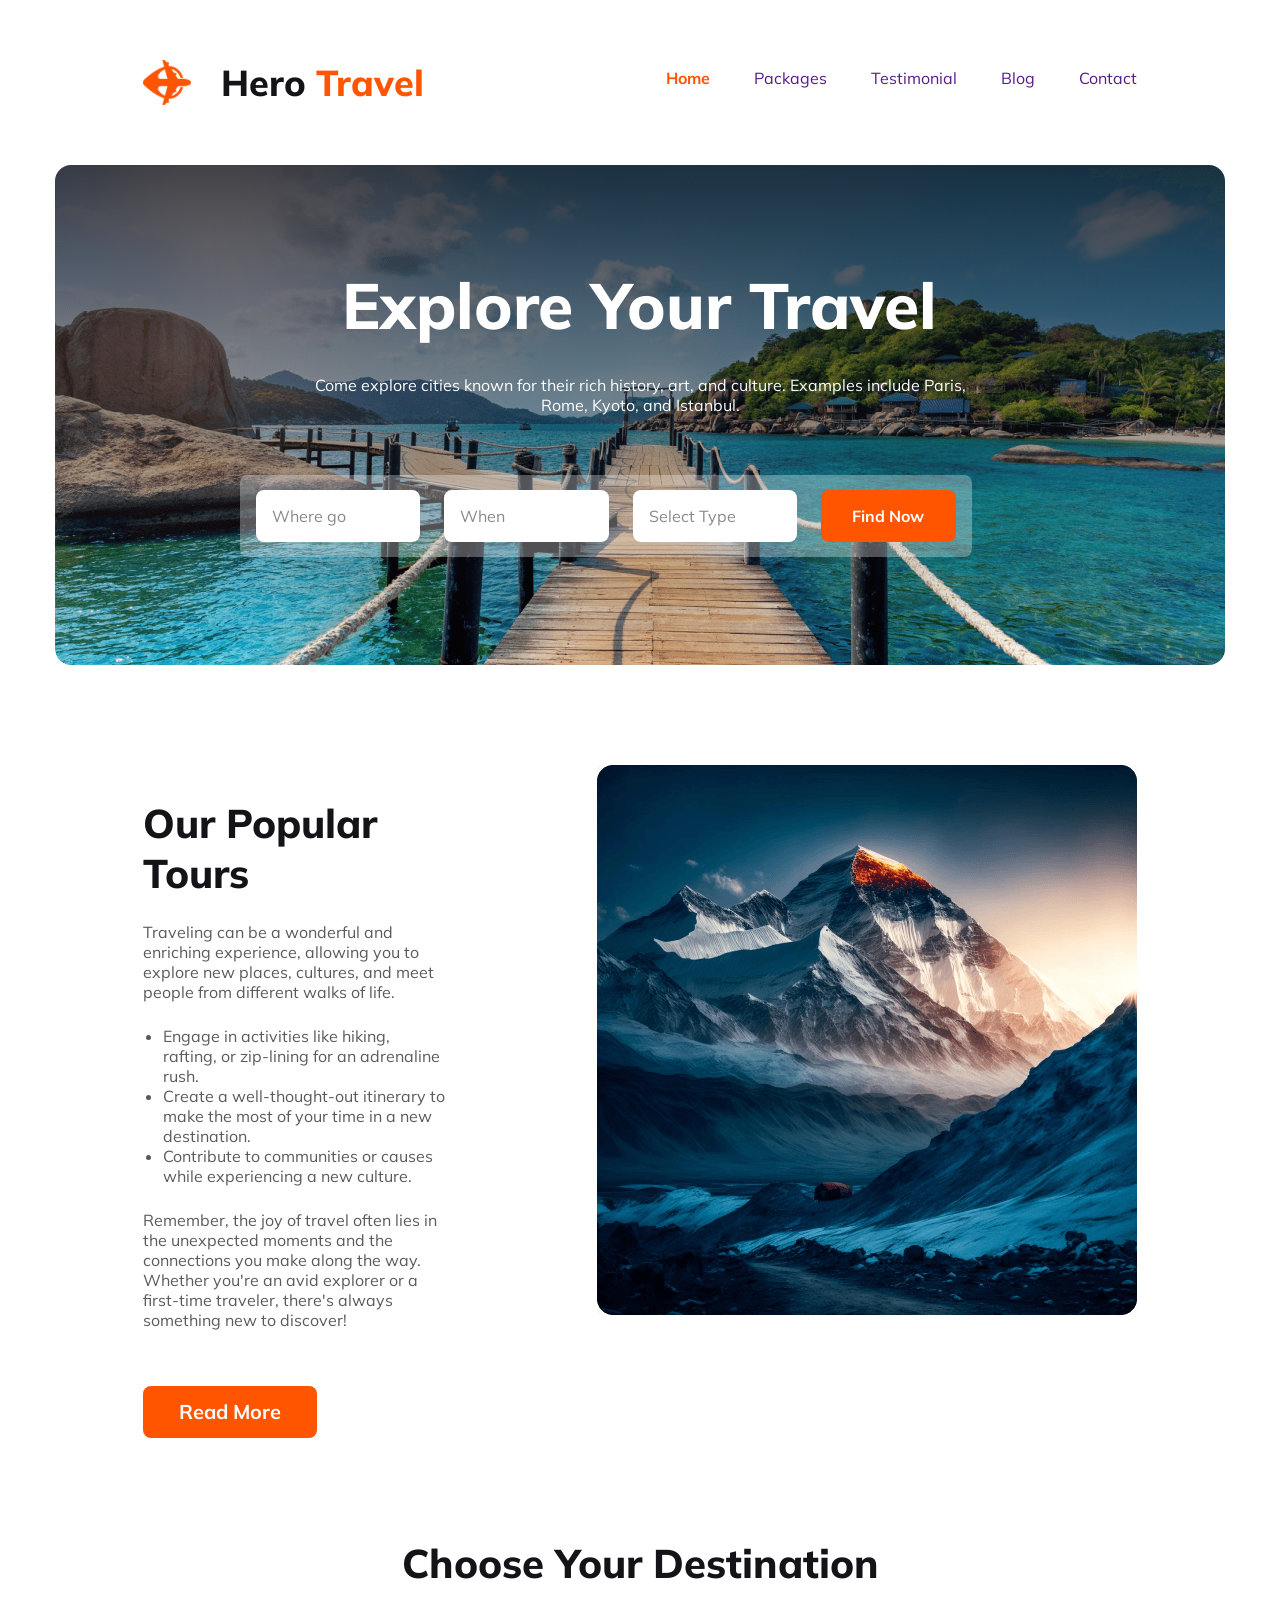
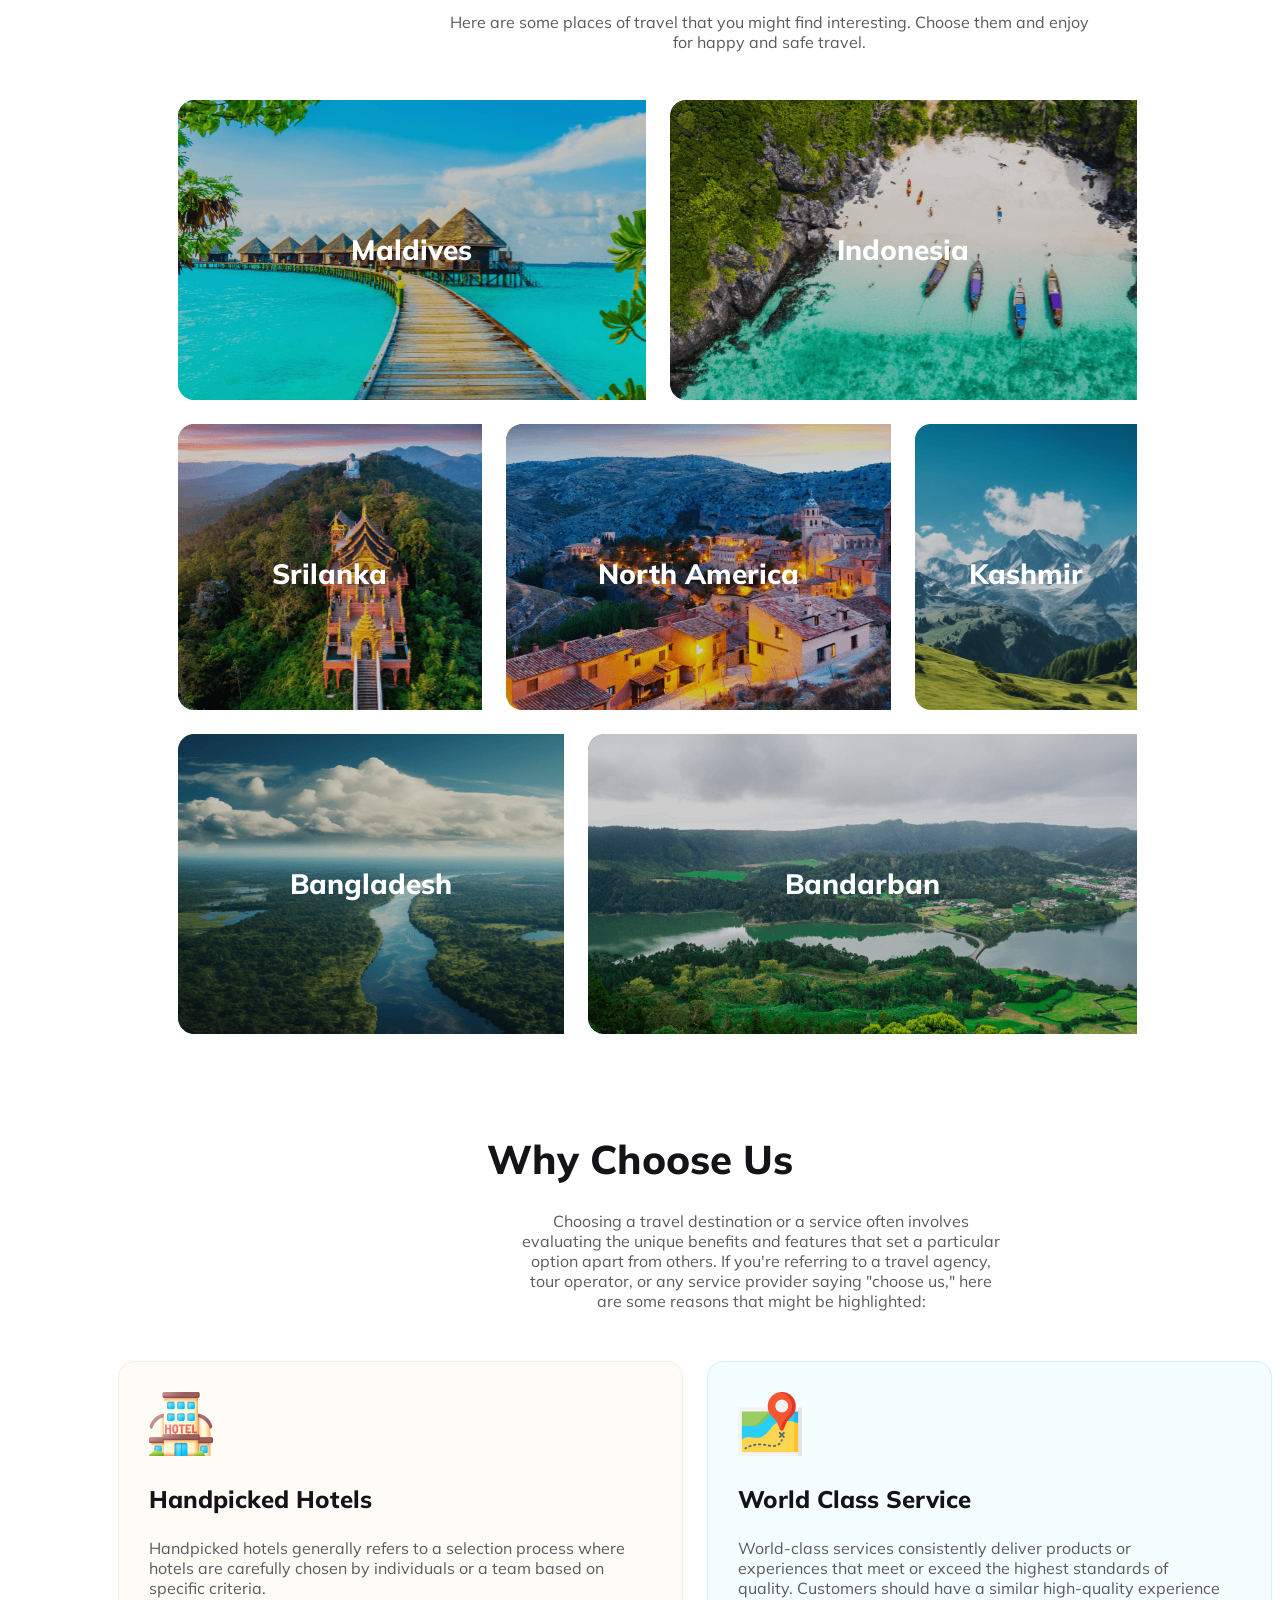
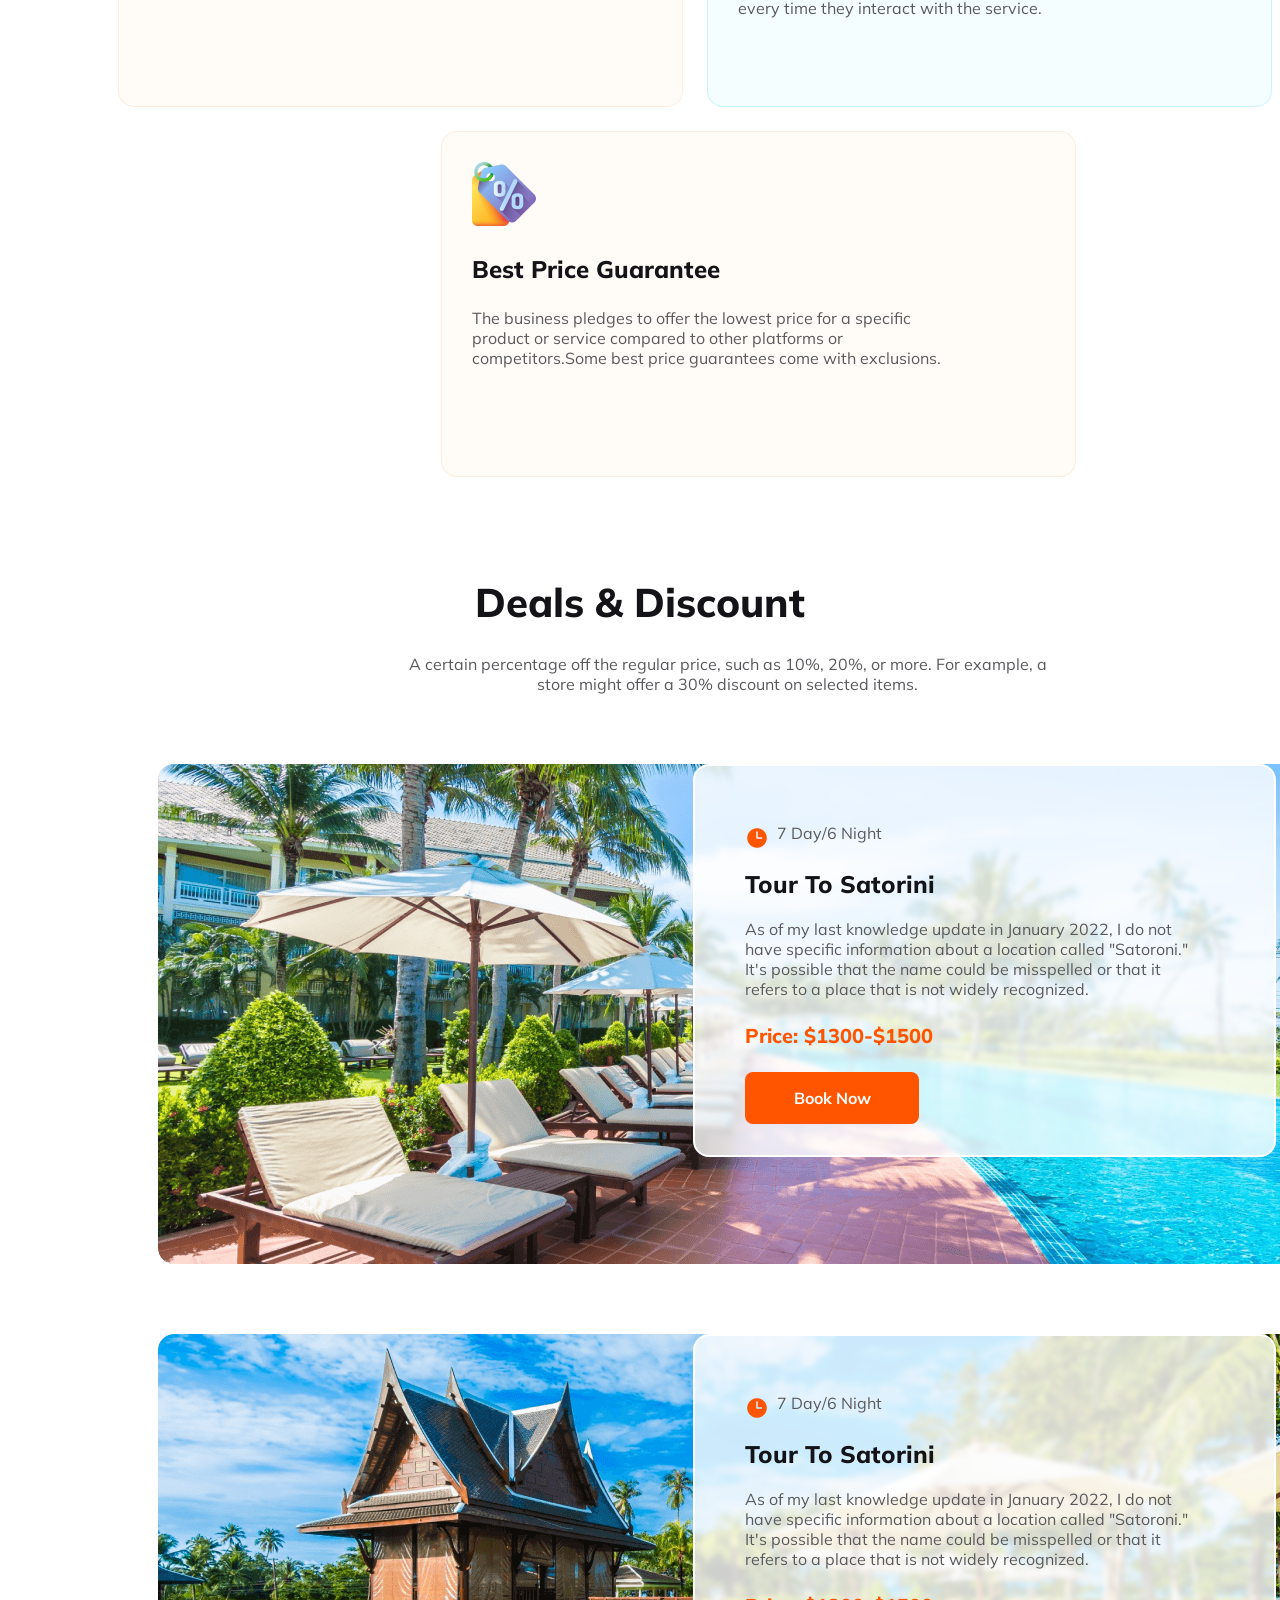
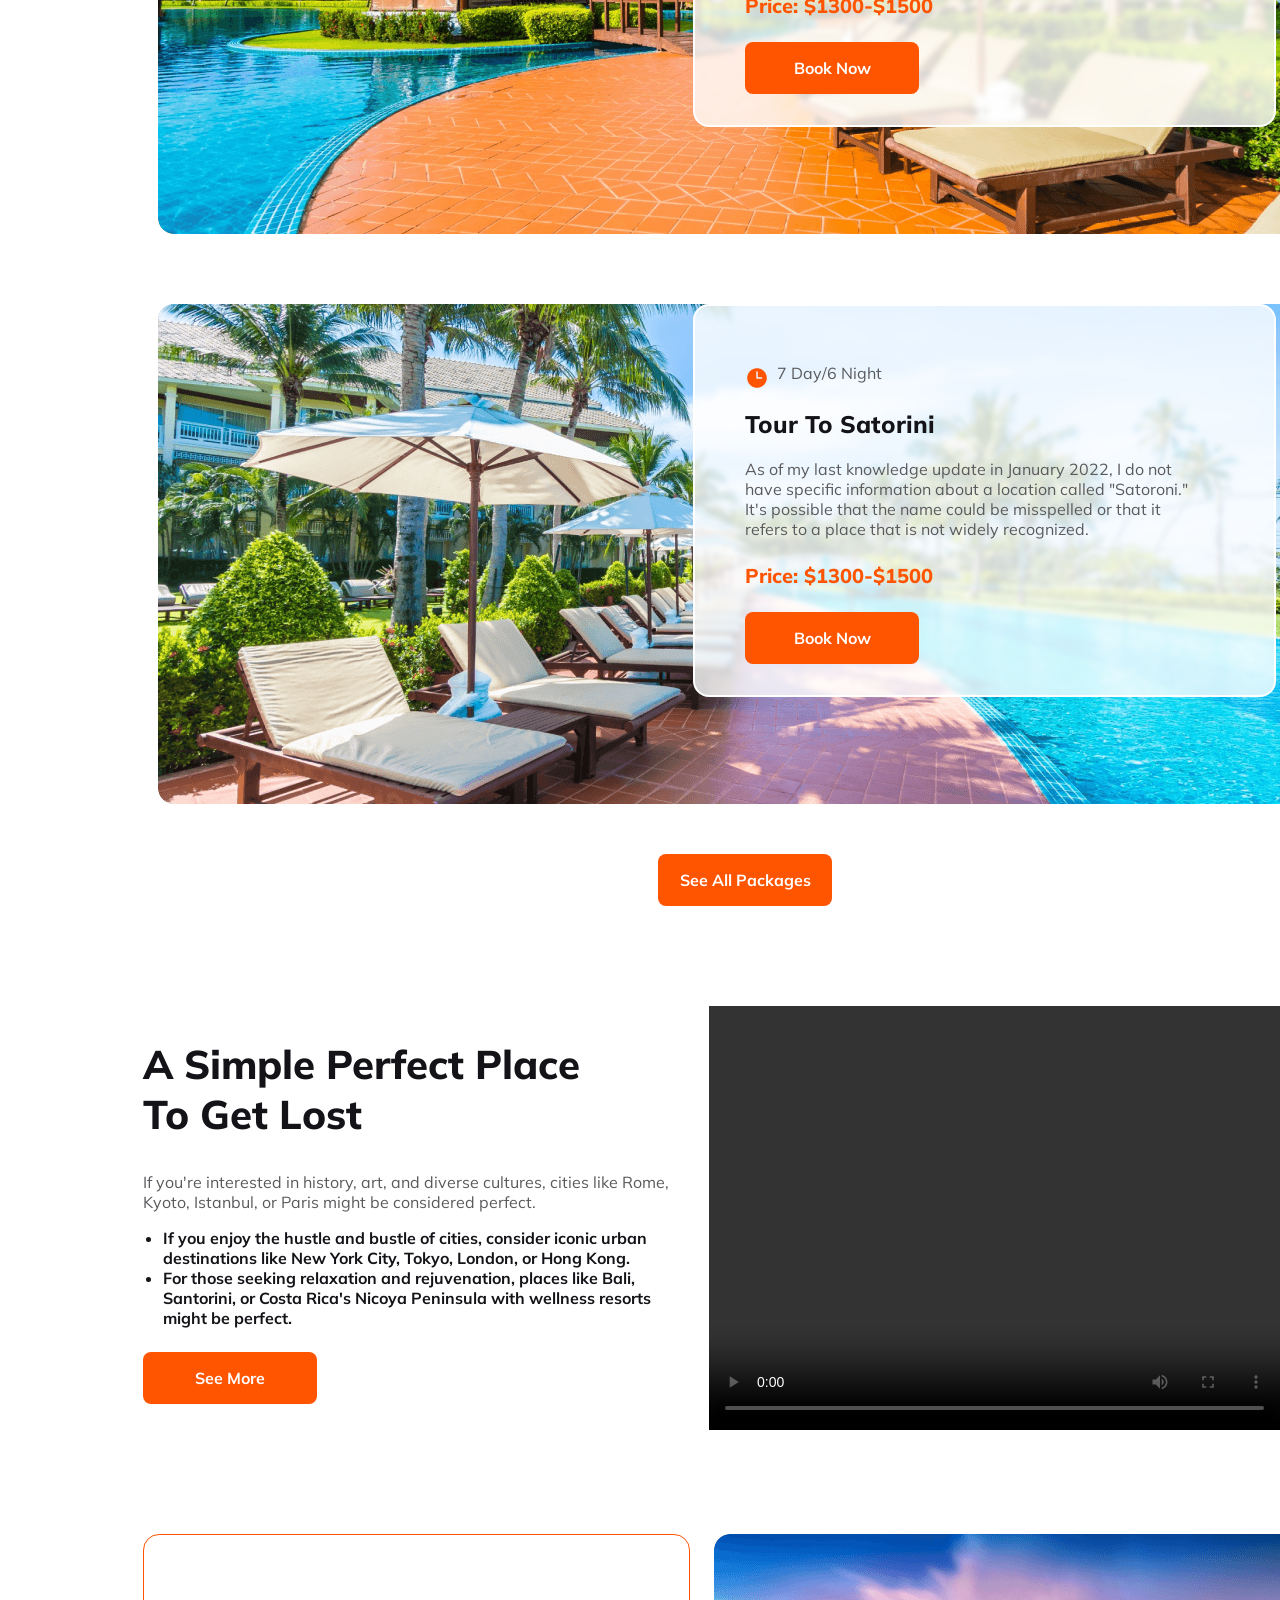
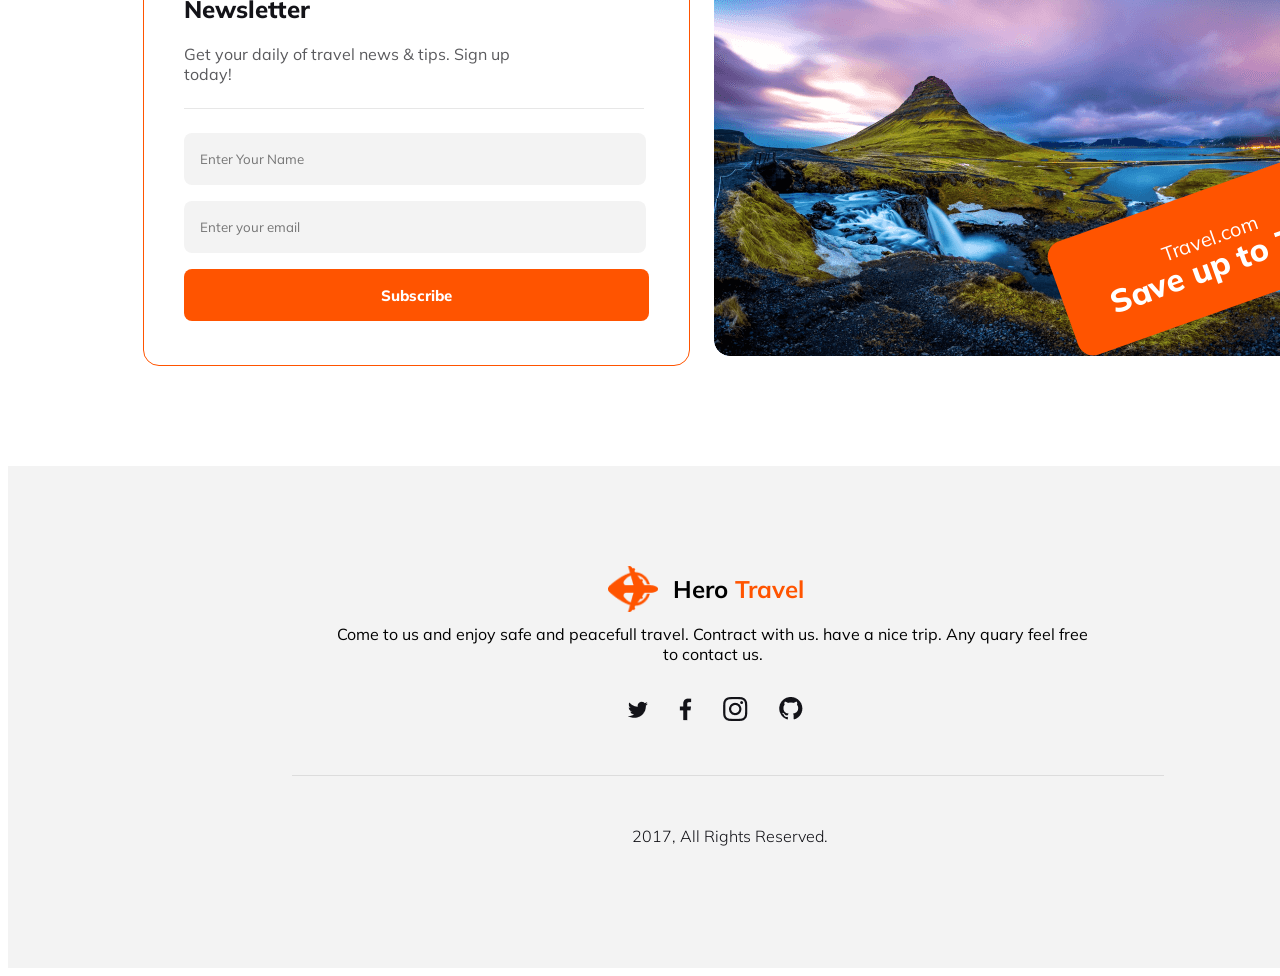
==== commit 9702bce5: "Almost End" ====
--- a/index.html
+++ b/index.html
@@ -199,6 +199,41 @@
             <button class="btn-primary">See All Packages</button>
         </div>
         
+        
+        <div class="perfect-container">
+            <div class="get-lost">
+                <h2>A Simple Perfect Place To Get Lost</h2>
+                <p>If you're interested in history, art, and diverse cultures, cities like Rome, Kyoto, Istanbul, or Paris might be considered perfect.</p>
+                <ul>
+                    <li class="list">If you enjoy the hustle and bustle of cities, consider iconic urban destinations like New York City, Tokyo, London, or Hong Kong.</li>
+                    <li>For those seeking relaxation and rejuvenation, places like Bali, Santorini, or Costa Rica's Nicoya Peninsula with wellness resorts might be perfect.</li>
+                </ul>
+    
+                <button class="btn-primary">See More</button>
+            </div>
+
+            <div class="yt-video">
+                <video controls width="610px" height="424px" src="Video/pexels-fearless-dreams-5598970 (2160p).mp4"></video>
+            </div>
+
+
+
+
+        </div>
+        
+
+
+
+
+
+
+
+
+
+
+
+
+
         <div class="nw">
             <div class="news">
                 <h2>Newsletter</h2>
--- a/Styles/design.css
+++ b/Styles/design.css
@@ -467,6 +467,53 @@
     margin-left: 650px;
     margin-bottom: 100px;
 }
+
+.perfect-container{
+    margin-bottom: 100px;
+}
+
+.perfect-container h2{
+    width: 448px;
+    color: #131318;
+    font-size: 40px;
+    font-weight: 800;
+
+}
+
+.perfect-container p{
+    width: 532px;
+    color: #5A5A5D;
+    font-size: 16px;
+    font-weight: 400;
+
+}
+
+.perfect-container li{
+    width: 518px;
+    color: #131318;
+    font-size: 16px;
+    font-weight: 700;
+    margin-left: -155px;
+
+}
+
+.get-lost{
+    margin-left: 135px;
+}
+
+.yt-video{
+    border-radius: 16px;
+}
+
+.perfect-container{
+    display: flex;
+    gap: 28px;
+}
+
+
+
+
+
 
 .news{
     width: 474px;
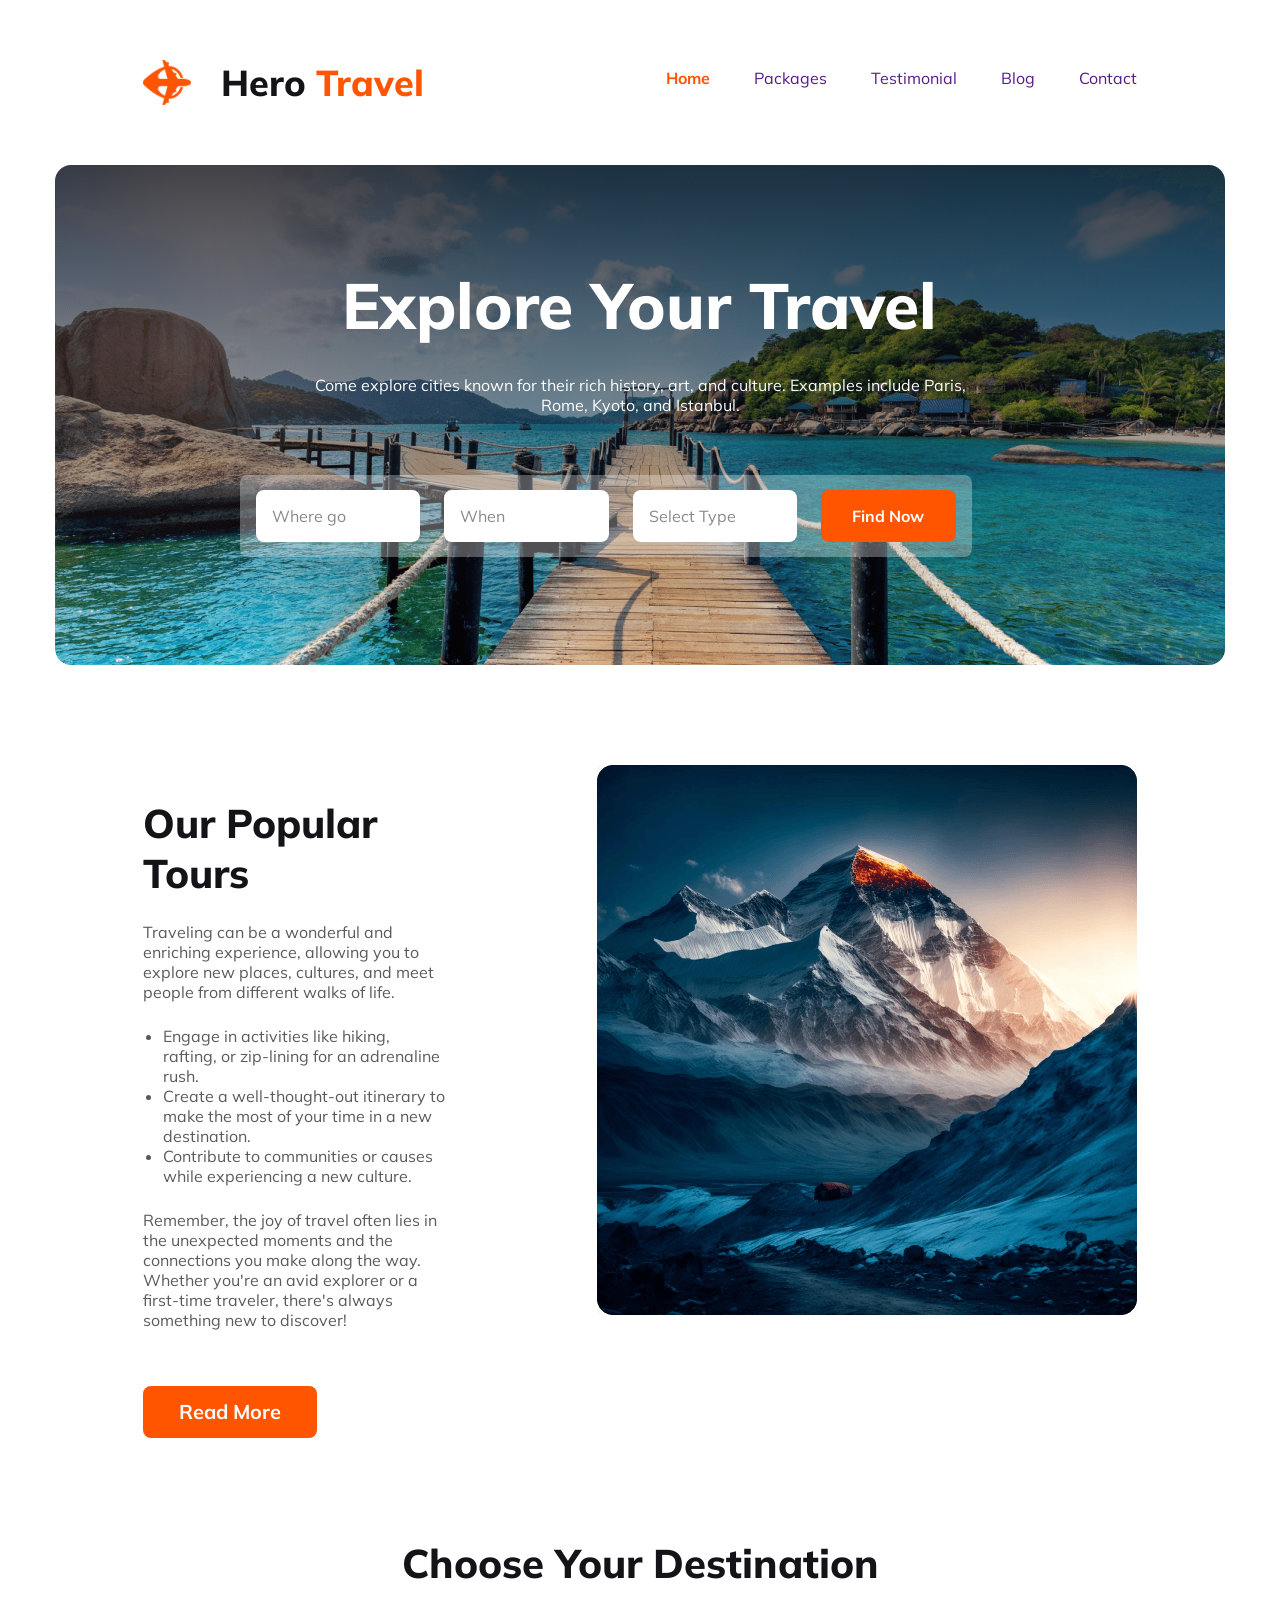
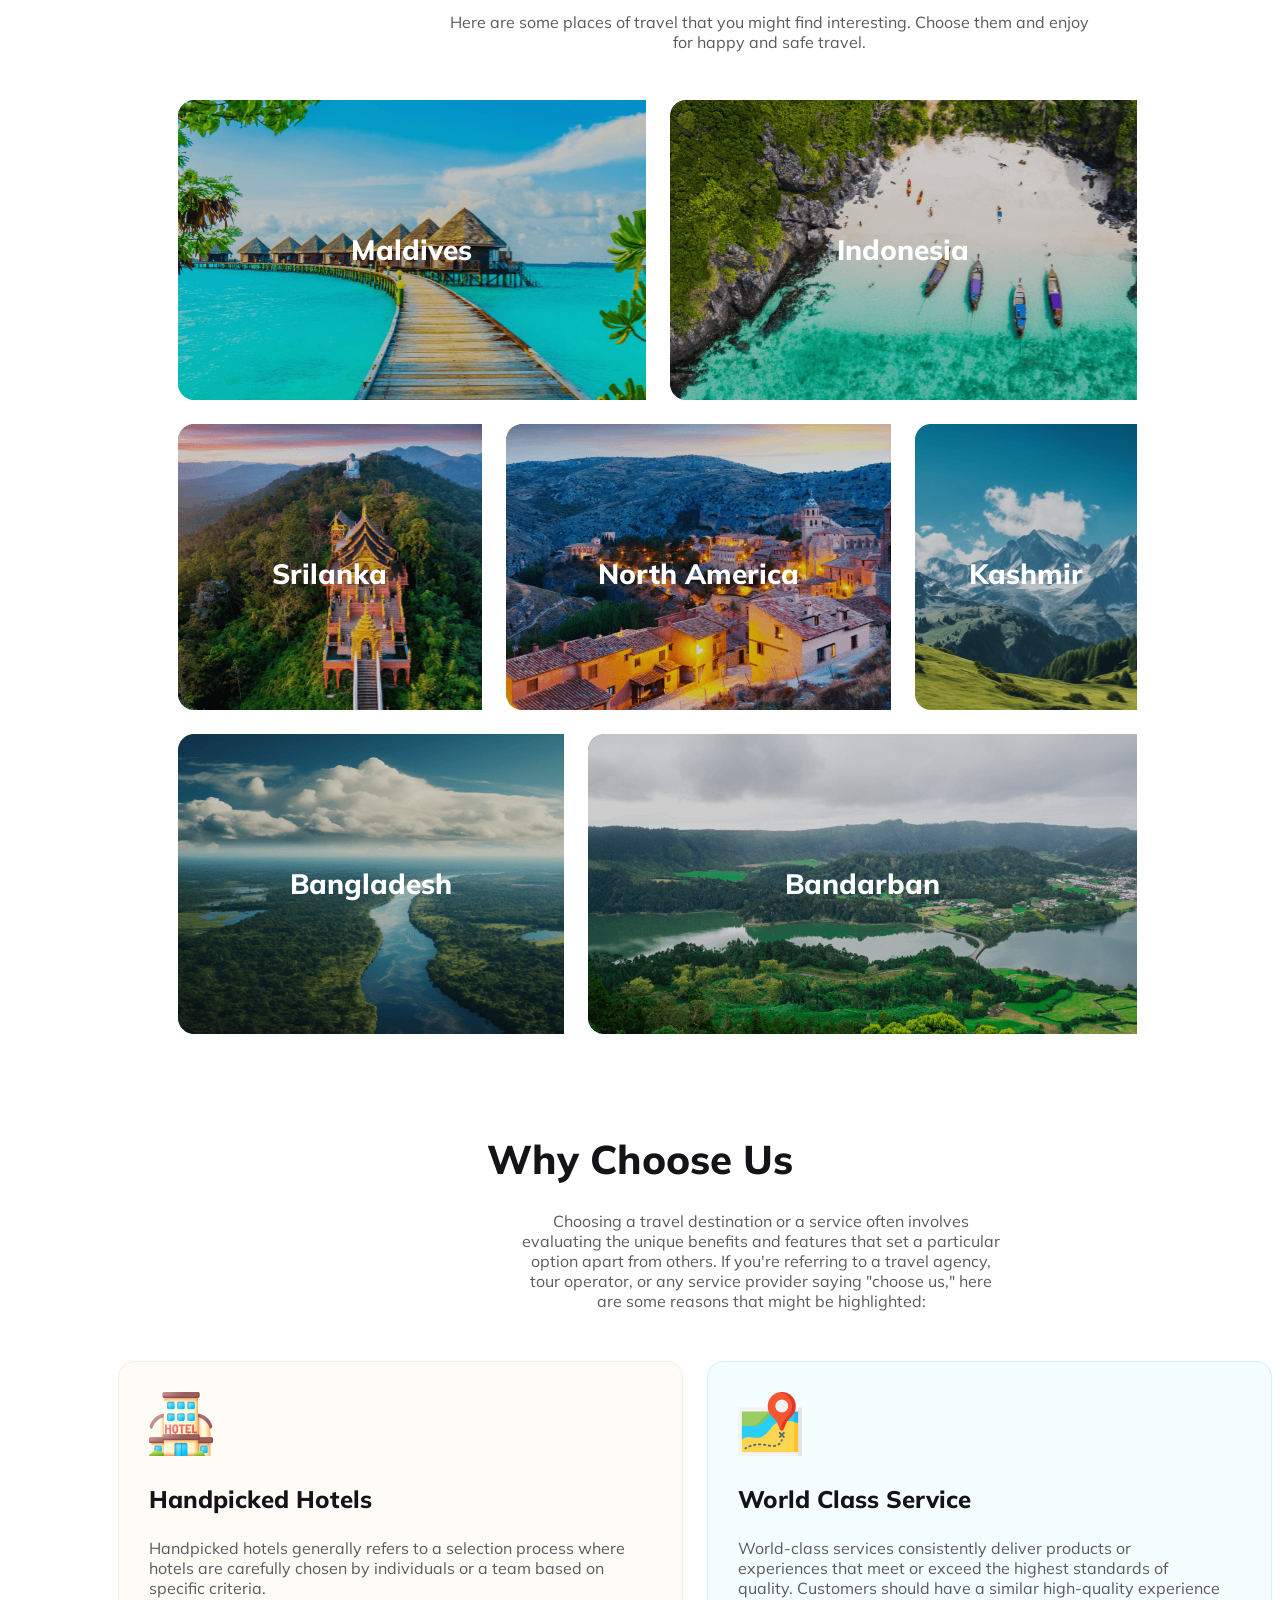
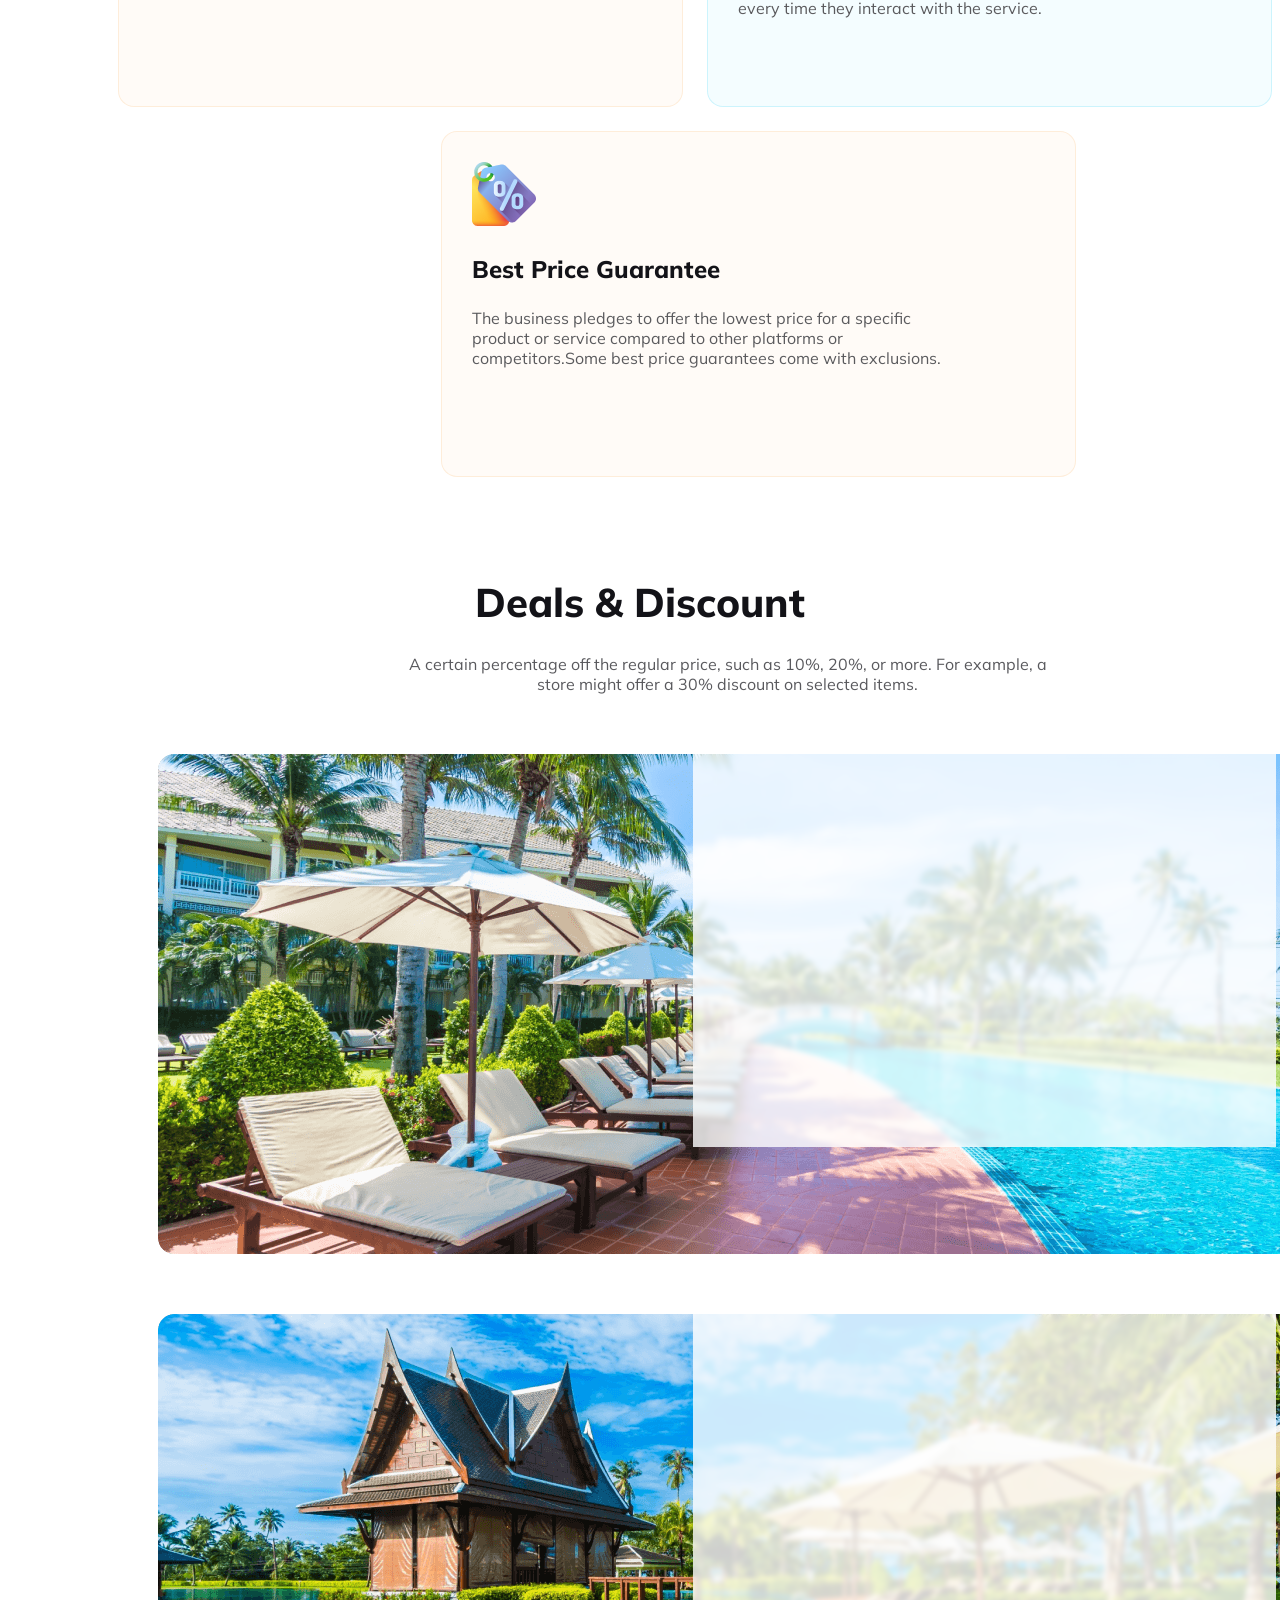
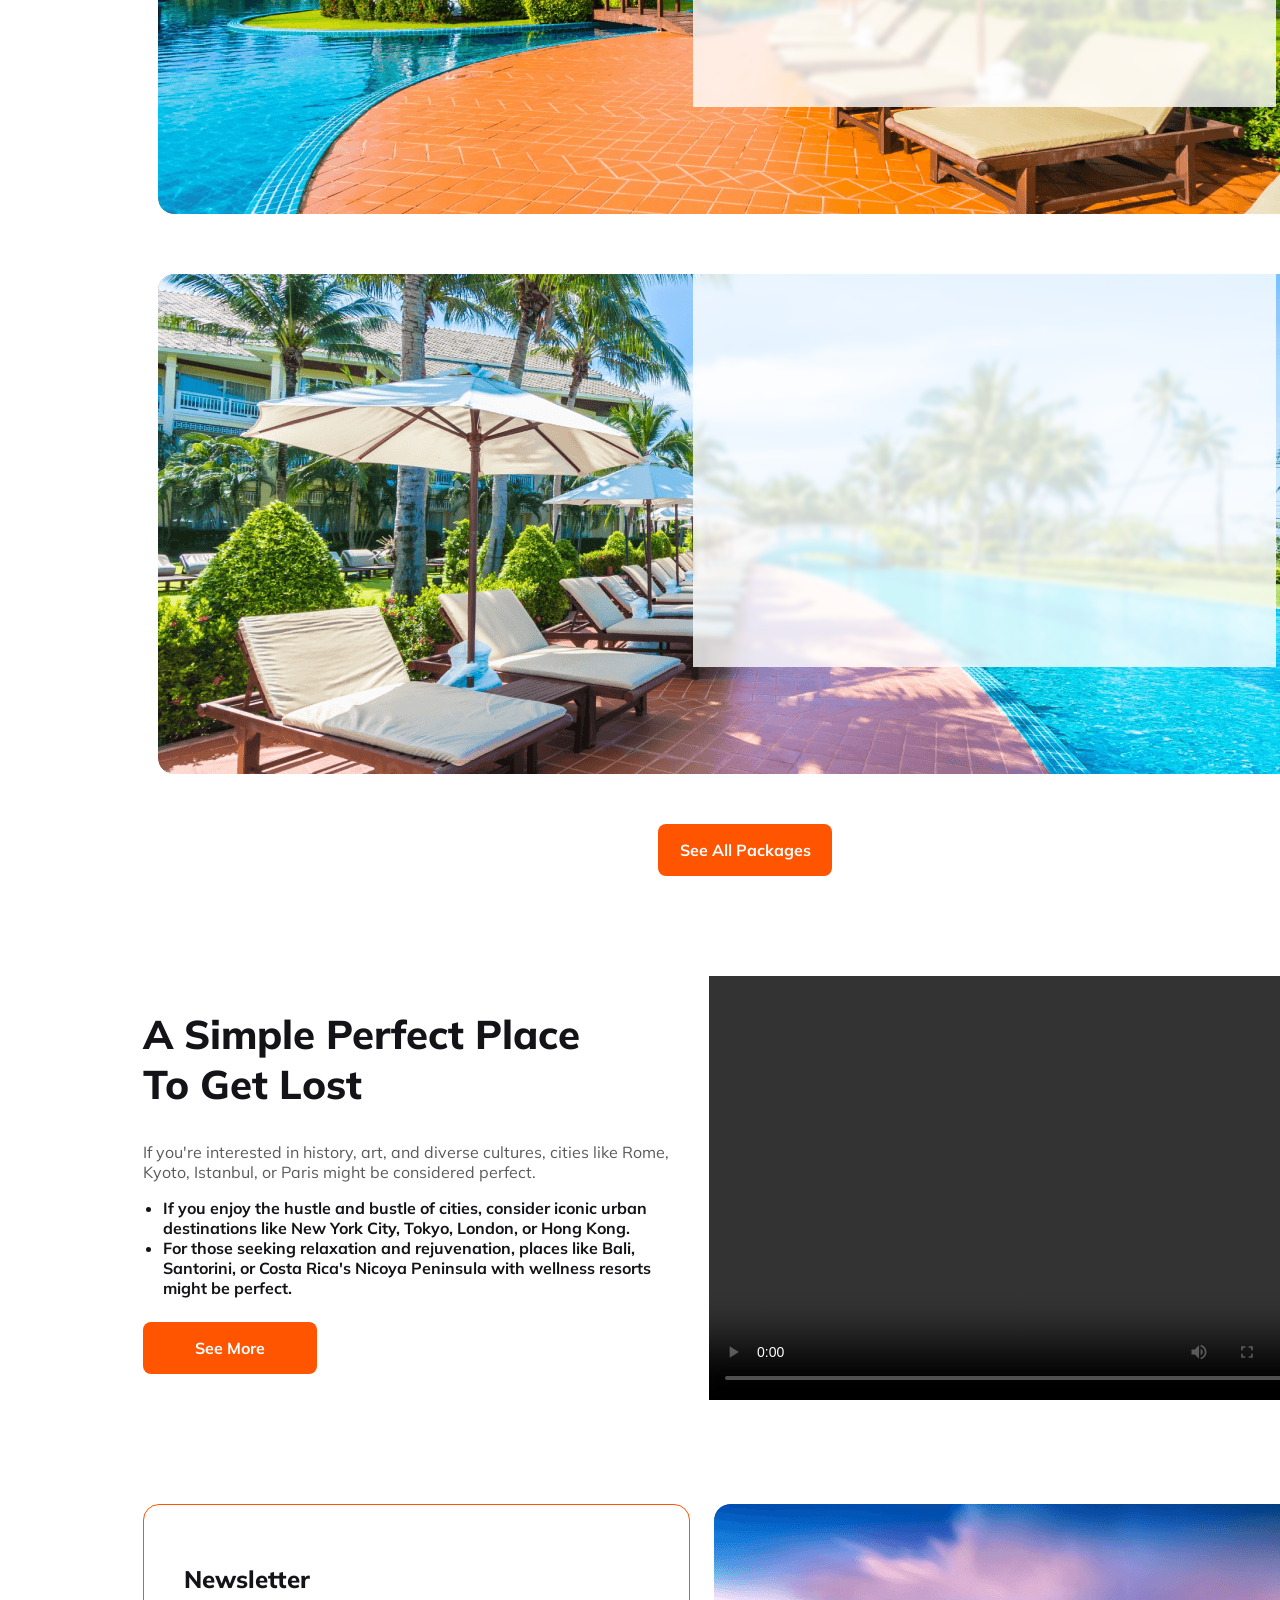
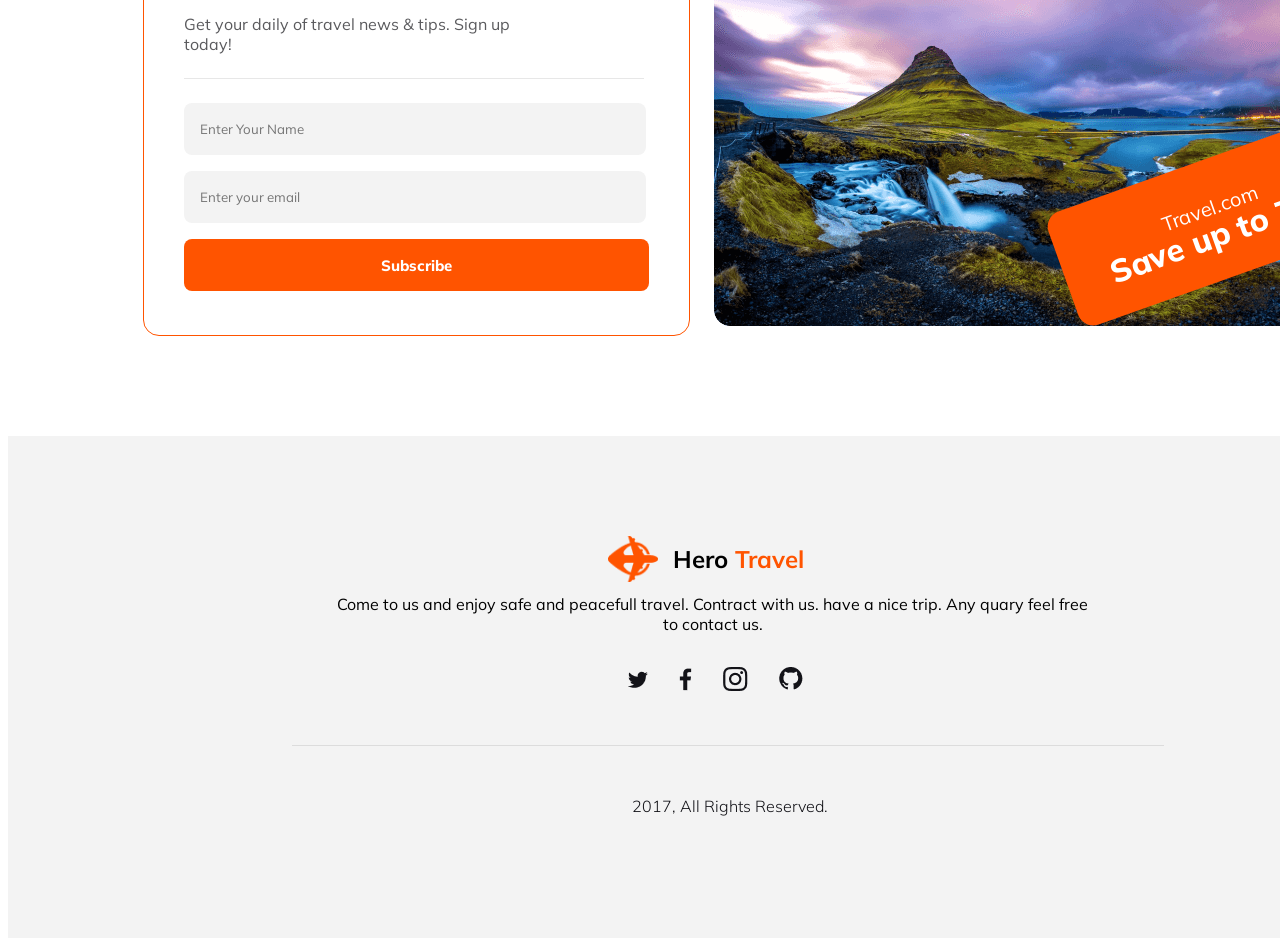
==== commit c71b67f5: "responsive" ====
--- a/index.html
+++ b/index.html
@@ -216,24 +216,8 @@
                 <video controls width="610px" height="424px" src="Video/pexels-fearless-dreams-5598970 (2160p).mp4"></video>
             </div>
 
-
-
-
-        </div>
-        
-
-
-
-
-
-
-
-
-
-
-
-
-
+        </div>
+        
         <div class="nw">
             <div class="news">
                 <h2>Newsletter</h2>
--- a/Styles/design.css
+++ b/Styles/design.css
@@ -419,7 +419,7 @@
     width: 579px;
     height: 389px; 
     margin-left: 535px;
-    margin-top: 70px;
+    margin-top: 60px;
  
 
 }
@@ -689,6 +689,17 @@
 /* small-devices */
 
 @media screen and (max-width: 600px) {
+
+    nav ul{
+        display: none;
+        
+    }
+
+    nav ul{
+        background: url('../Images/Hamburger_icon.svg.png');
+    }
+
+
     nav{
         margin-left: 20px;
     }
@@ -804,6 +815,7 @@
     flex-direction: column;
     margin-left: 20px;
     gap: 16px;
+    
    }
 
    .choose-img-1, .choose-img-2{
@@ -836,19 +848,79 @@
     margin-left: 30px; 
     width: 309px;
    }
+
+   .places-img-3 .bandorban{
+    width: 550px;
+
+   }
+
+   .perfect-container{
+    flex-direction: column;
+   }
+
+   .get-lost{
+    margin-left: 20px;
+   }
+
+   .nw{
+    flex-direction: column;
+   }
+
+   .news{
+    margin-left: 20px;
+   }
+
+   .p{
+    width: 600px;
+    
+   }
+   
+   .save{
+    /* margin-right: 200px;  */
+    margin-left: 270px;
+   }
+
+   footer{
+    width: 600px;
+    /* height: 309px; */
+   }
+
+
+   footer .plane{
+    margin-left: 170px;
+   }
+
+   footer .tr{
+    margin-left: 230px;
+   }
+
+   footer .ft-description{
+    margin-left: 44px;
+    /* text-align: center; */
+    /* margin-right: 200px; */
+    width: 450px;
+   }
+
+   footer .so{
+    margin-left: 170px;
+   }
+
+   footer .line-2{
+    margin-left: 44px;
+   }
+
+   footer .cp-right{
+    margin-left: 150px;
+   }
+
     /* nav img{
         width: 28.724px;
         height: 33.516px; 
     } */
 }
 
-/* medium-devices */
-
-@media screen and (min-width: 601px) and (max-width: 992px) {
-    
-}
-
-
-
-
-
+
+
+
+
+
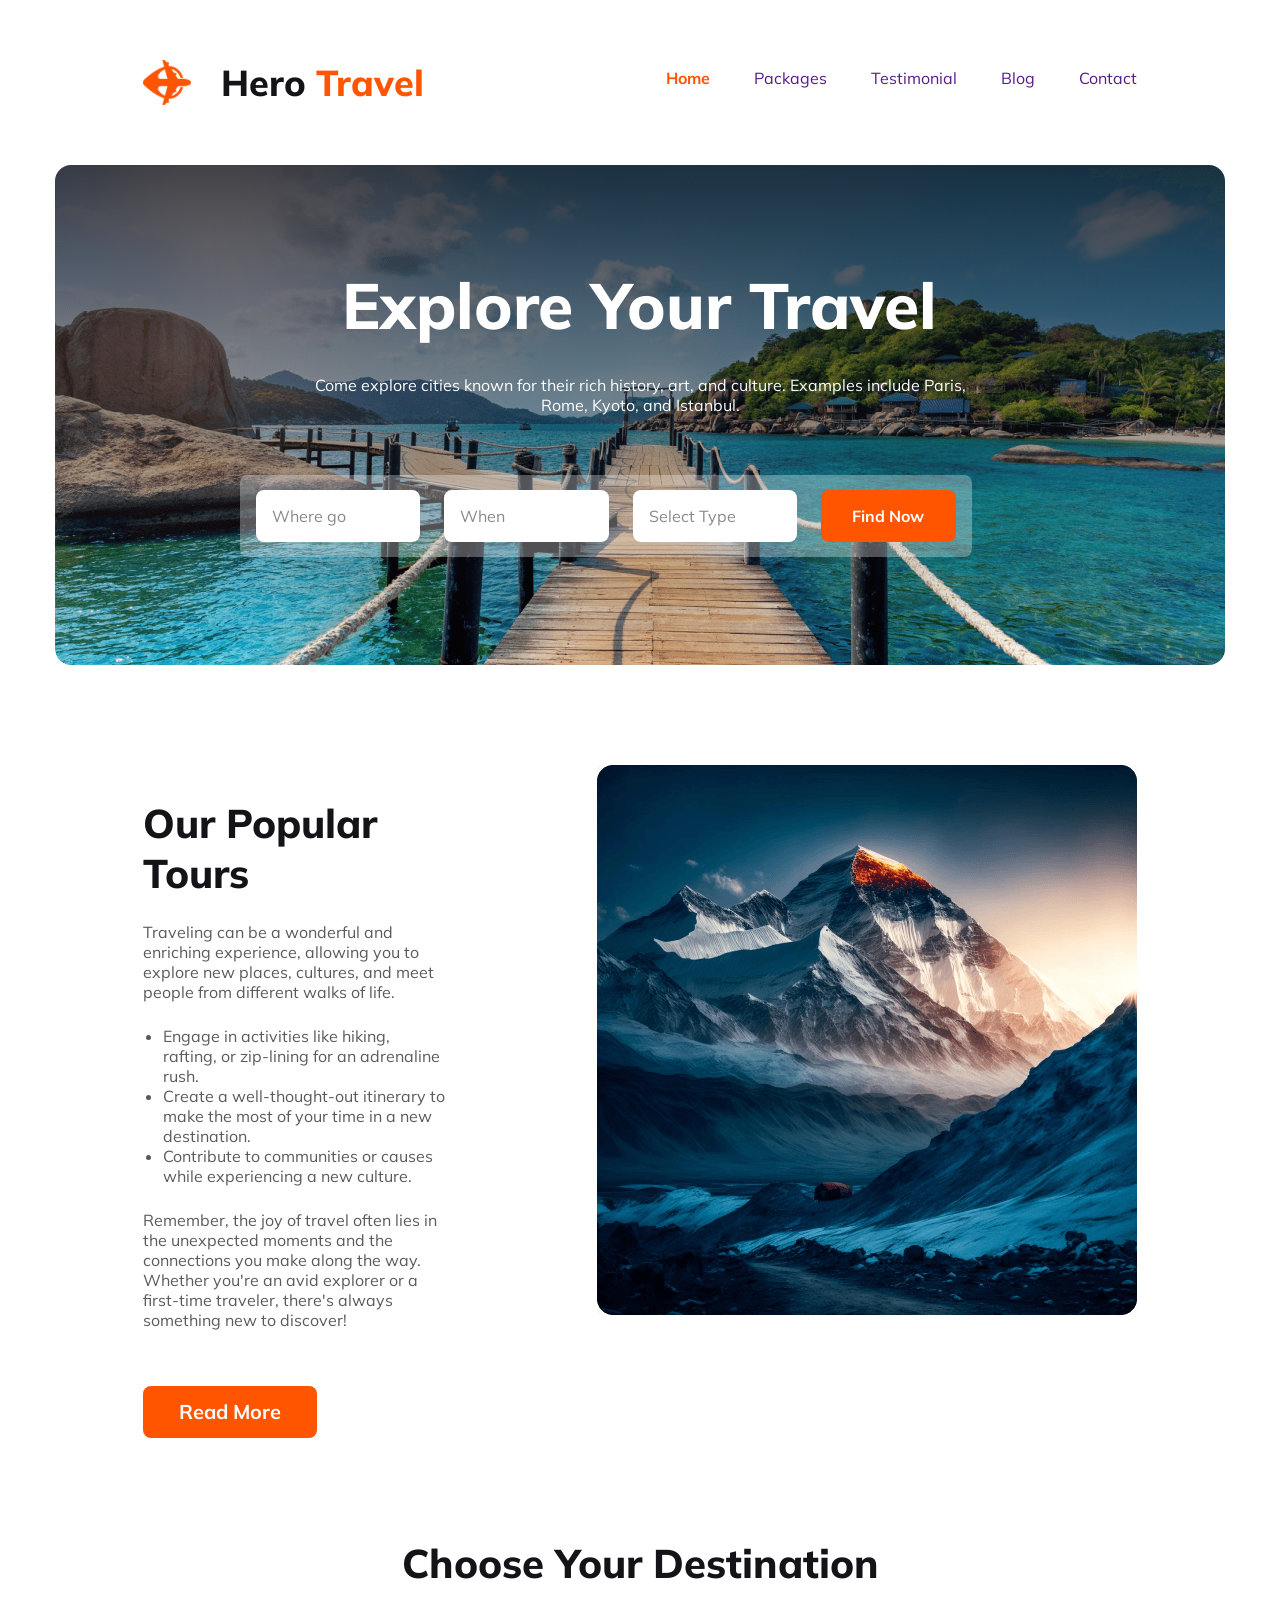
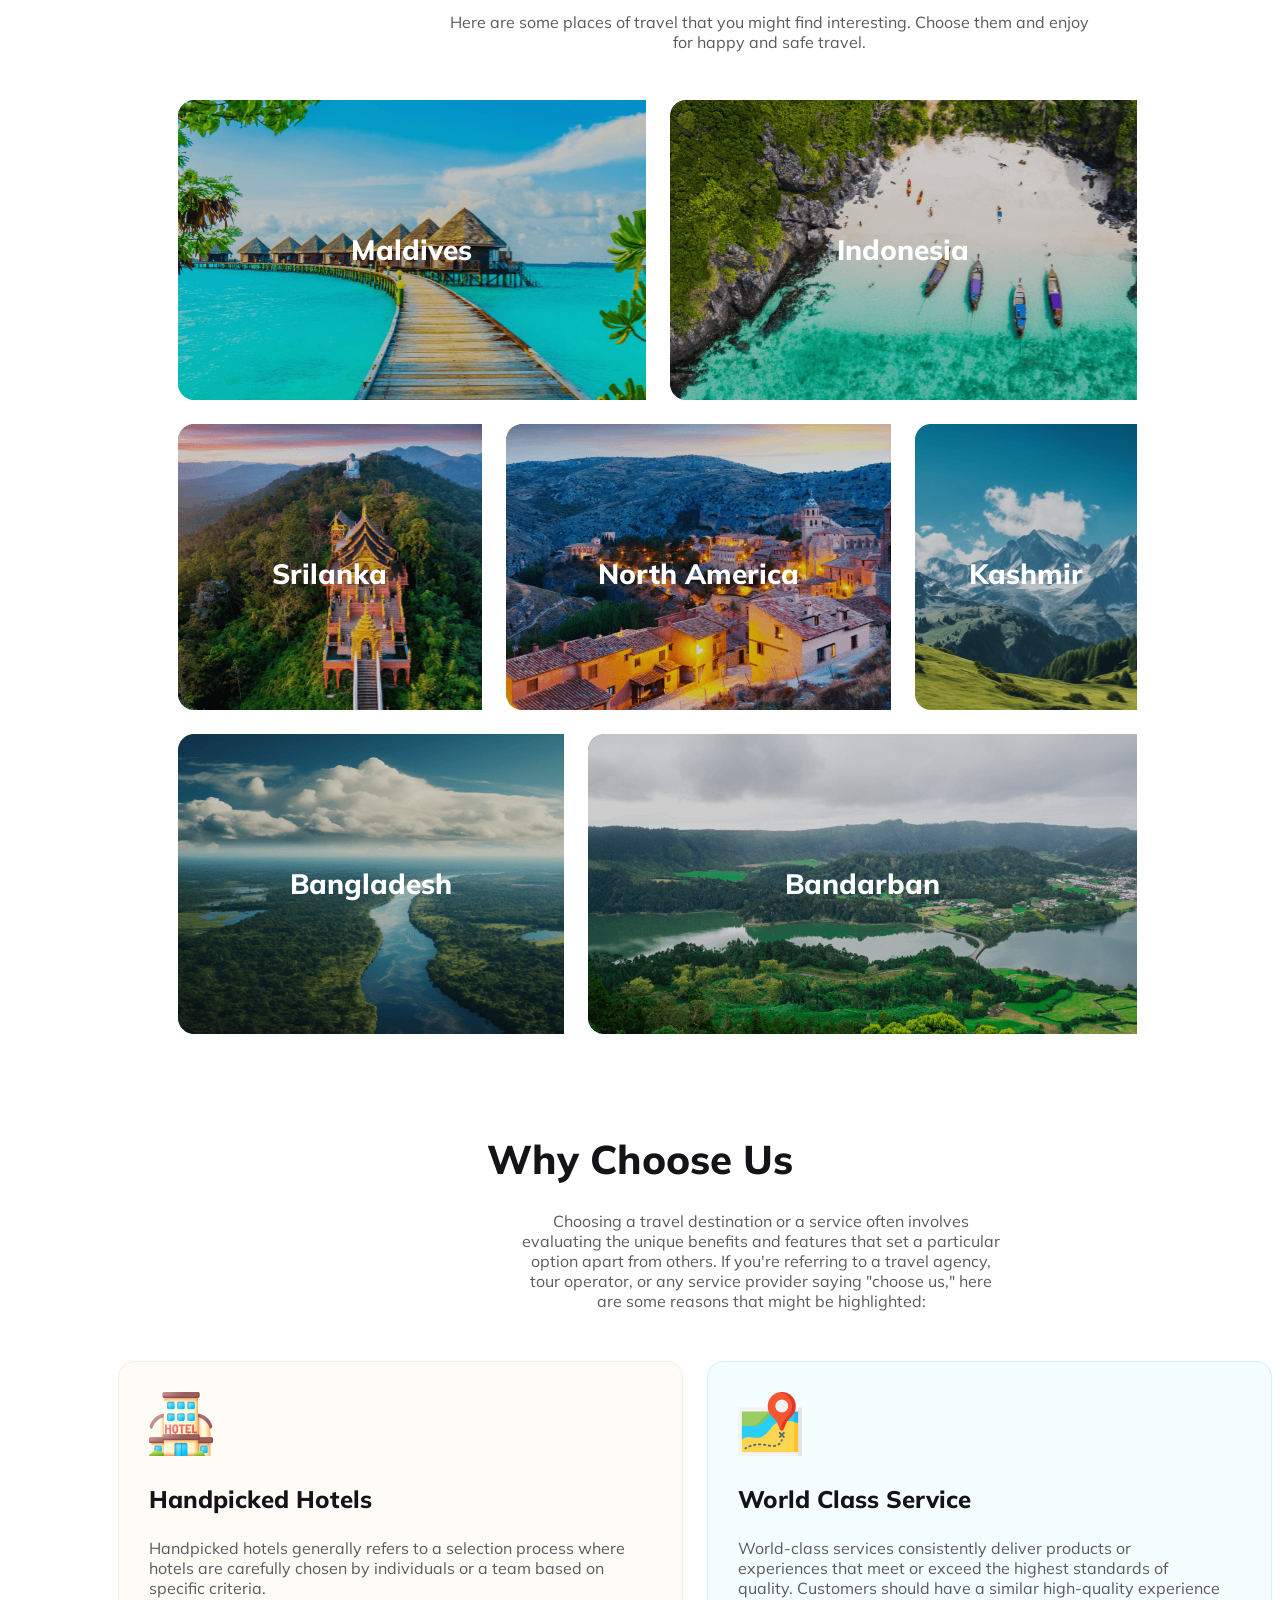
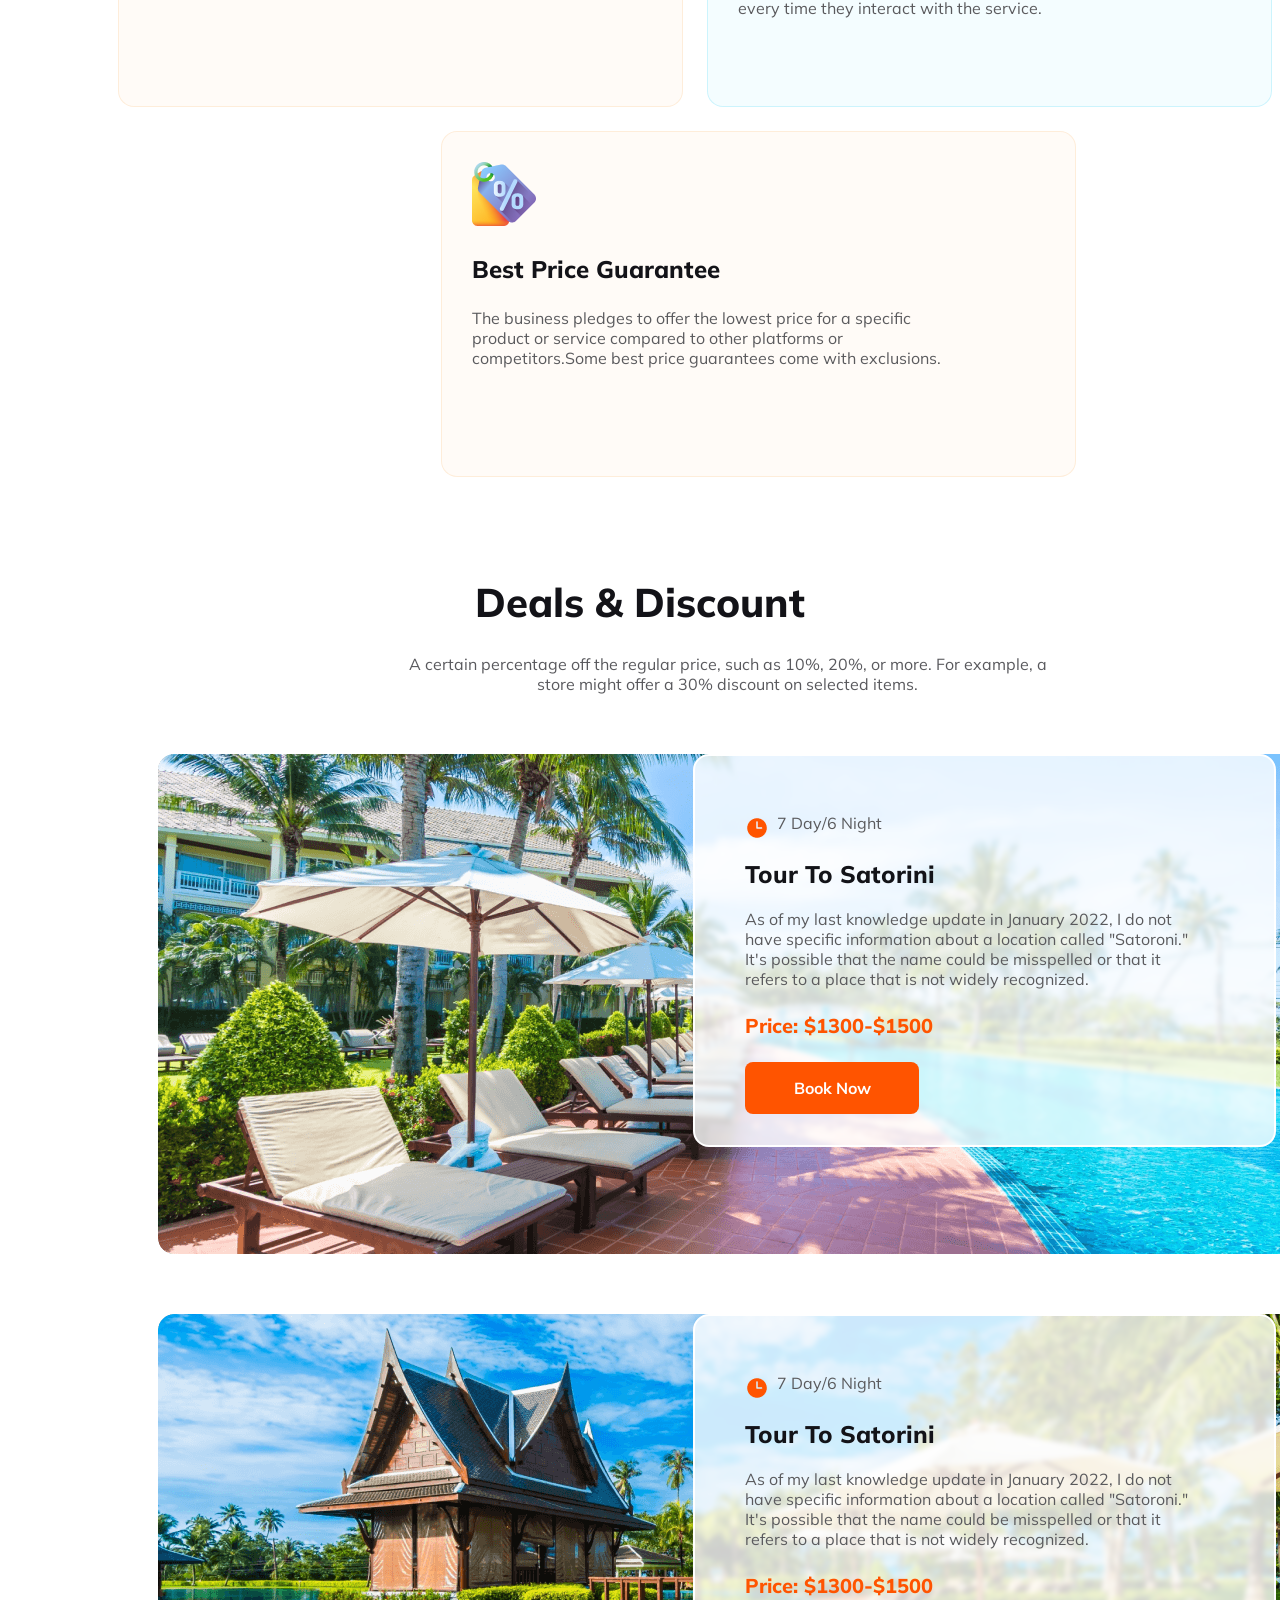
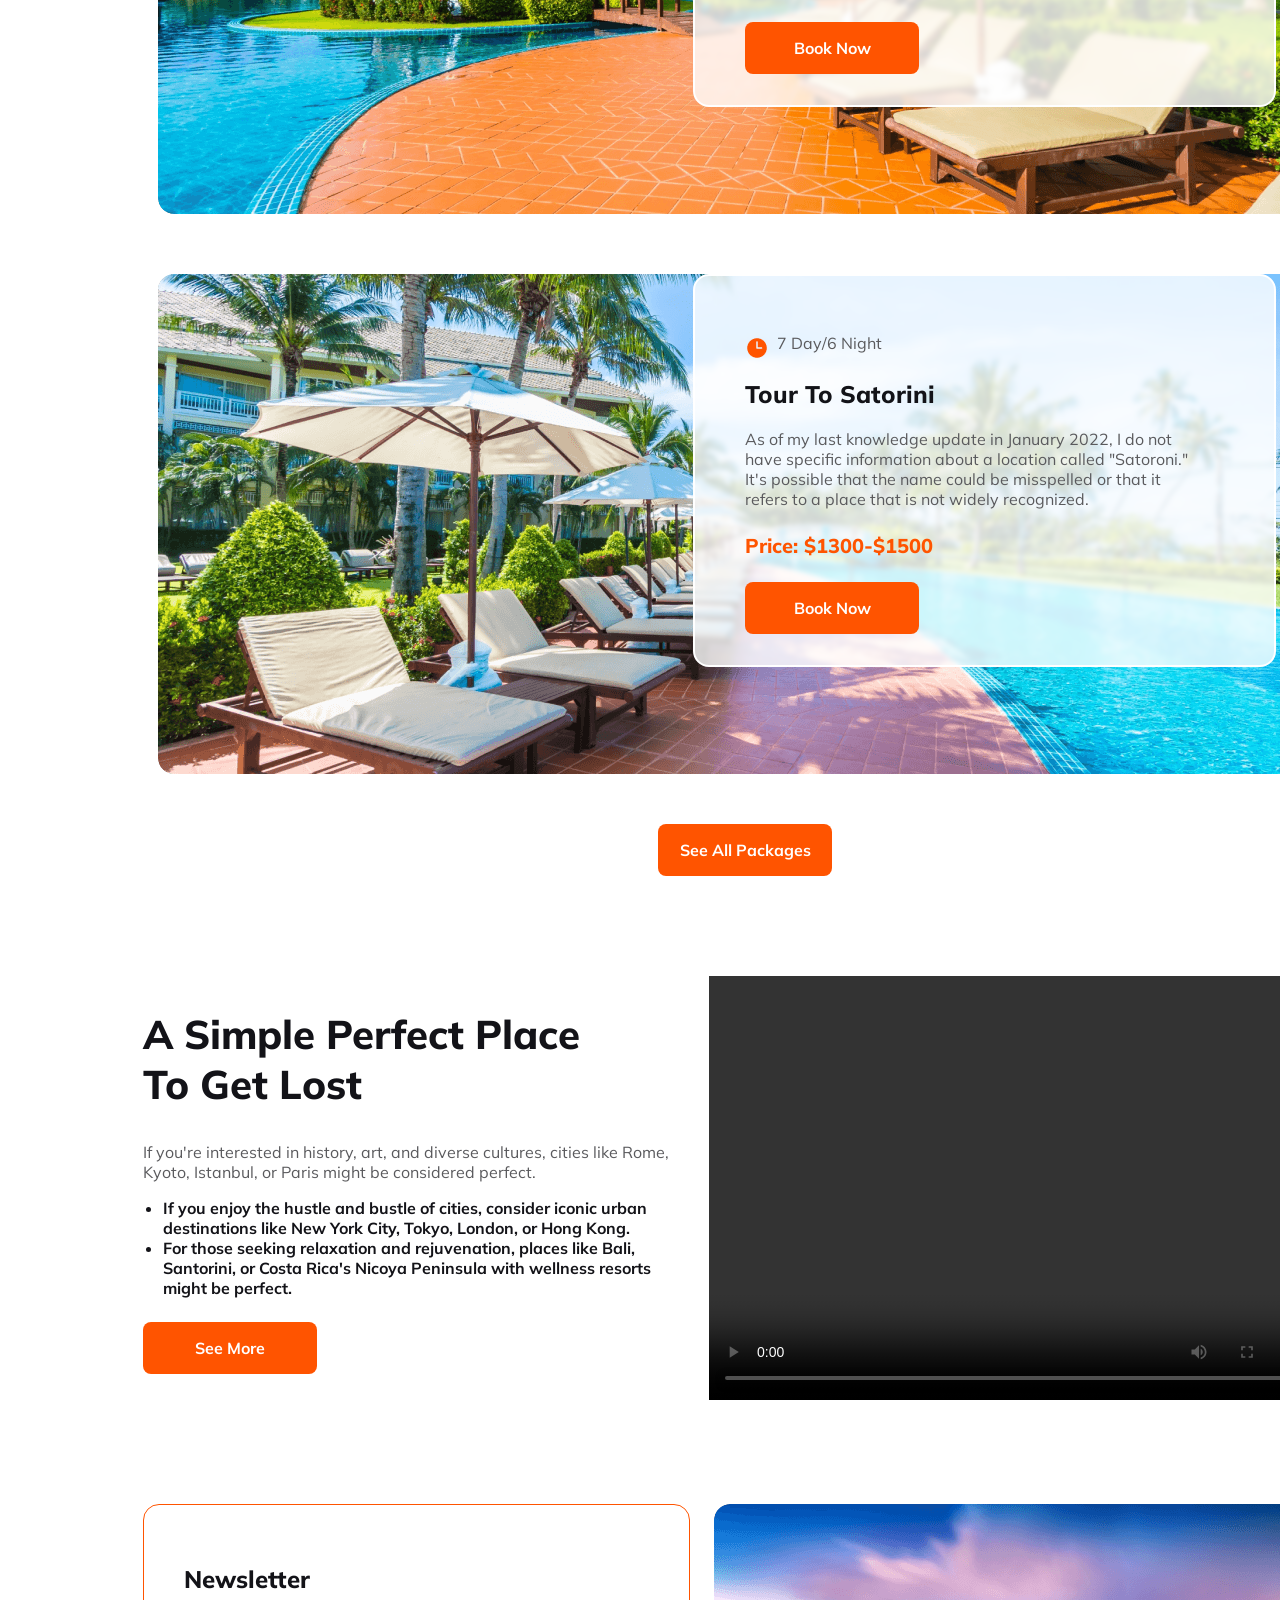
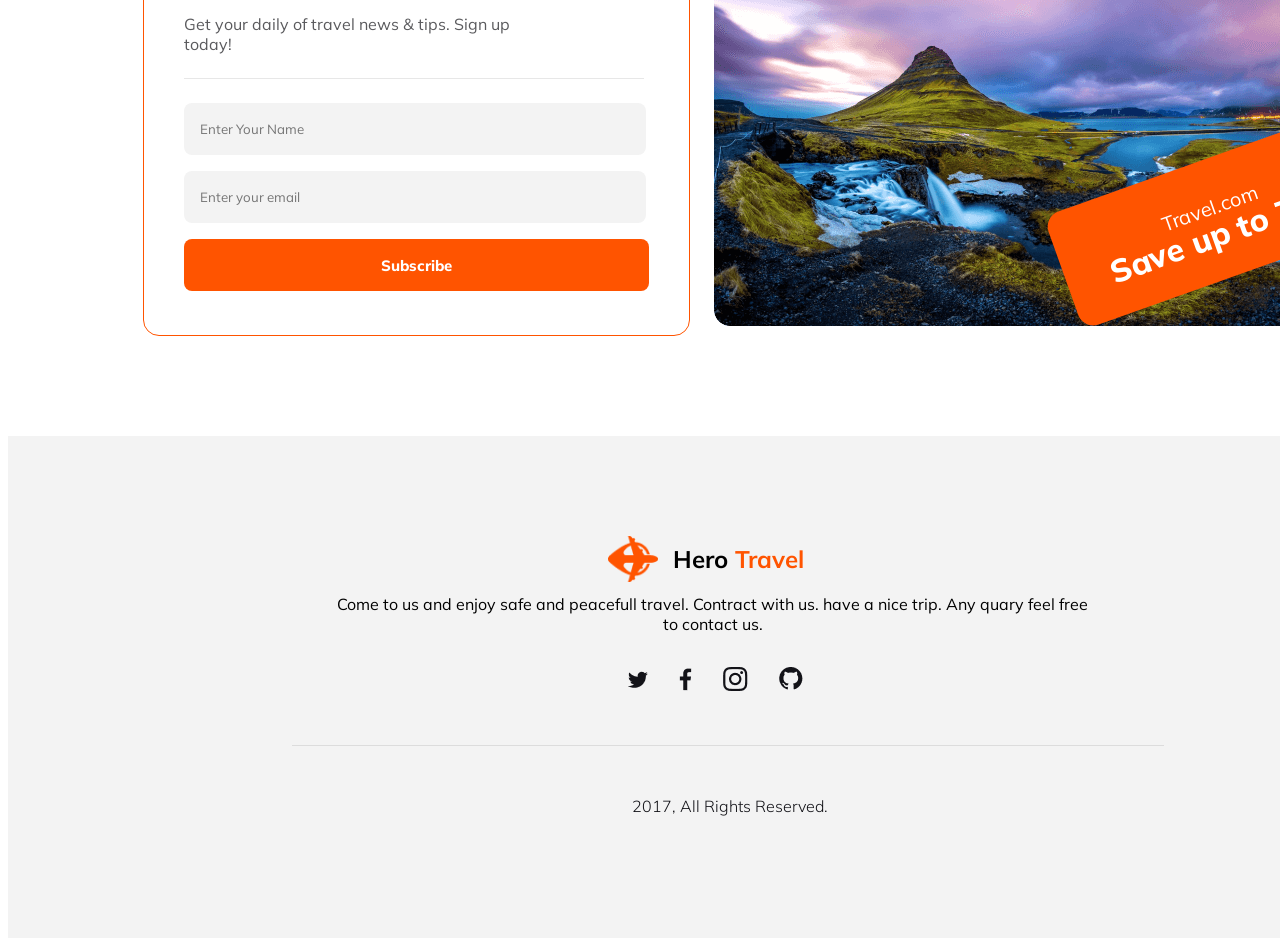
==== commit 7e72fdd6: "End" ====
--- a/index.html
+++ b/index.html
@@ -5,6 +5,7 @@
     <meta name="viewport" content="width=device-width, initial-scale=1.0">
     <title>Happy Traveller</title>
     <link rel="stylesheet" href="Styles/design.css">
+    <link rel="shortcut icon" href="Images/Group 40071 (2).png" type="image/x-icon">
 </head>
 <body>
     <header>
--- a/Styles/design.css
+++ b/Styles/design.css
@@ -866,6 +866,25 @@
     flex-direction: column;
    }
 
+   .nw .news{
+    width: 280px;
+    height: 400px;
+   }
+
+   
+   .nw .p{
+    width: 380px;
+    height: 300px;
+    }
+
+   .nw .p .save{
+    
+    margin-left: 70px;
+    /* margin-right: 100px; */
+   }
+
+
+
    .news{
     margin-left: 20px;
    }
@@ -881,8 +900,9 @@
    }
 
    footer{
-    width: 600px;
-    /* height: 309px; */
+    width: 390px;
+    height: 380px;
+
    }
 
 
@@ -898,20 +918,67 @@
     margin-left: 44px;
     /* text-align: center; */
     /* margin-right: 200px; */
-    width: 450px;
+    width: 300px;
    }
 
    footer .so{
-    margin-left: 170px;
+    margin-left: 150px;
    }
 
    footer .line-2{
     margin-left: 44px;
+    width: 335px;
    }
 
    footer .cp-right{
     margin-left: 150px;
    }
+
+   .deals-1, .deals-2, .deals-3{
+    margin-left: 20px;
+    width: 350px;
+    height: 500px;
+   }
+
+   .deals-1 .deals-border, .deals-2 .deals-border-2, .deals-3 .deals-border-3{
+    margin-left: 40px;
+    height: 450px;
+    
+   }
+
+   .deals-1 .deals-border p, .deals-2 .deals-border-2 p, .deals-3 .deals-border-3 p{
+    width: 254px;
+   }
+
+   .see{
+    margin-left: 50px;
+   }
+
+   .popular-tours-container img{
+    width: 335px;
+    height: 500px;
+   }
+
+   .places-img-1 .maldives, .Indonesia{
+    
+    width: 360px;
+    height: 300px;
+    }
+
+    .places-img-2 .north-america{
+        width: 360px;
+        height: 300px;
+    }
+
+    .places-img-3 .bangladesh{
+        width: 360px;
+        height: 300px;
+    }
+
+    .places-img-3 .bandorban{
+        width: 600px;
+        margin-right: 50px;
+    }
 
     /* nav img{
         width: 28.724px;
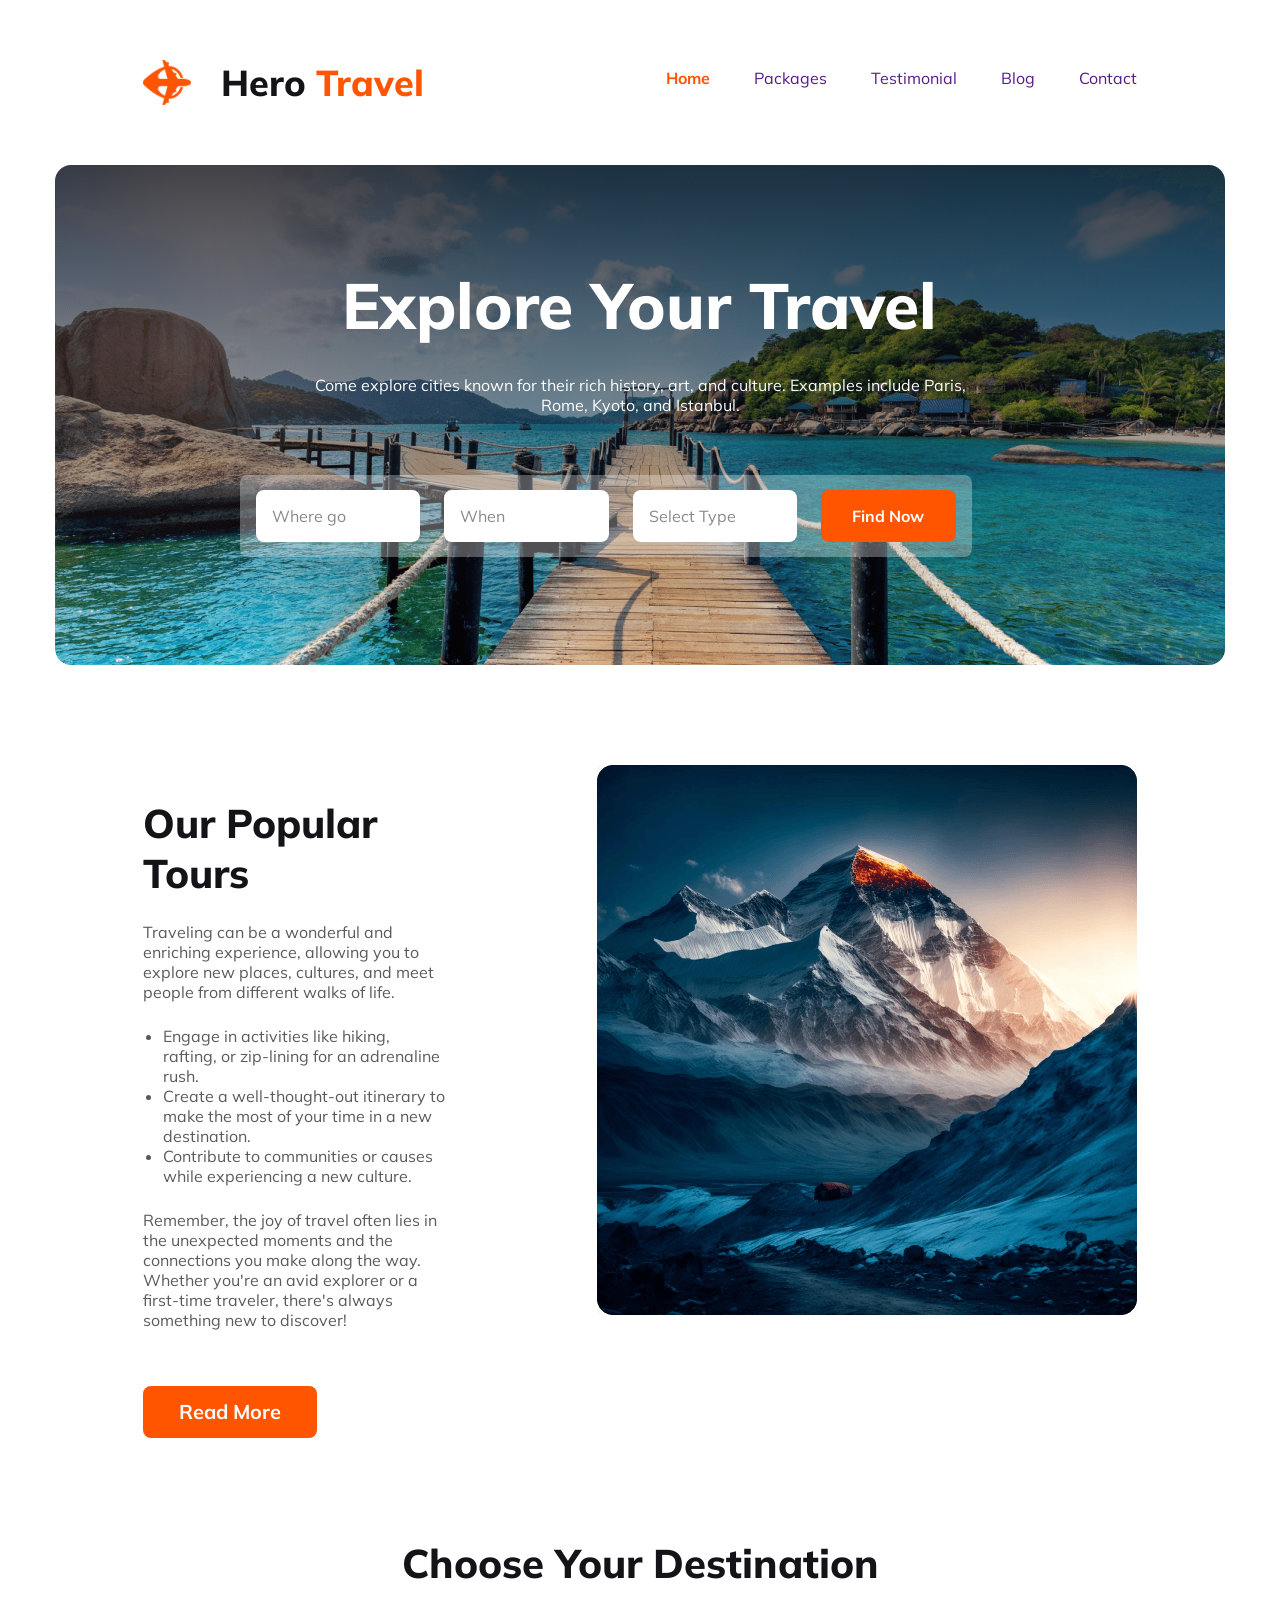
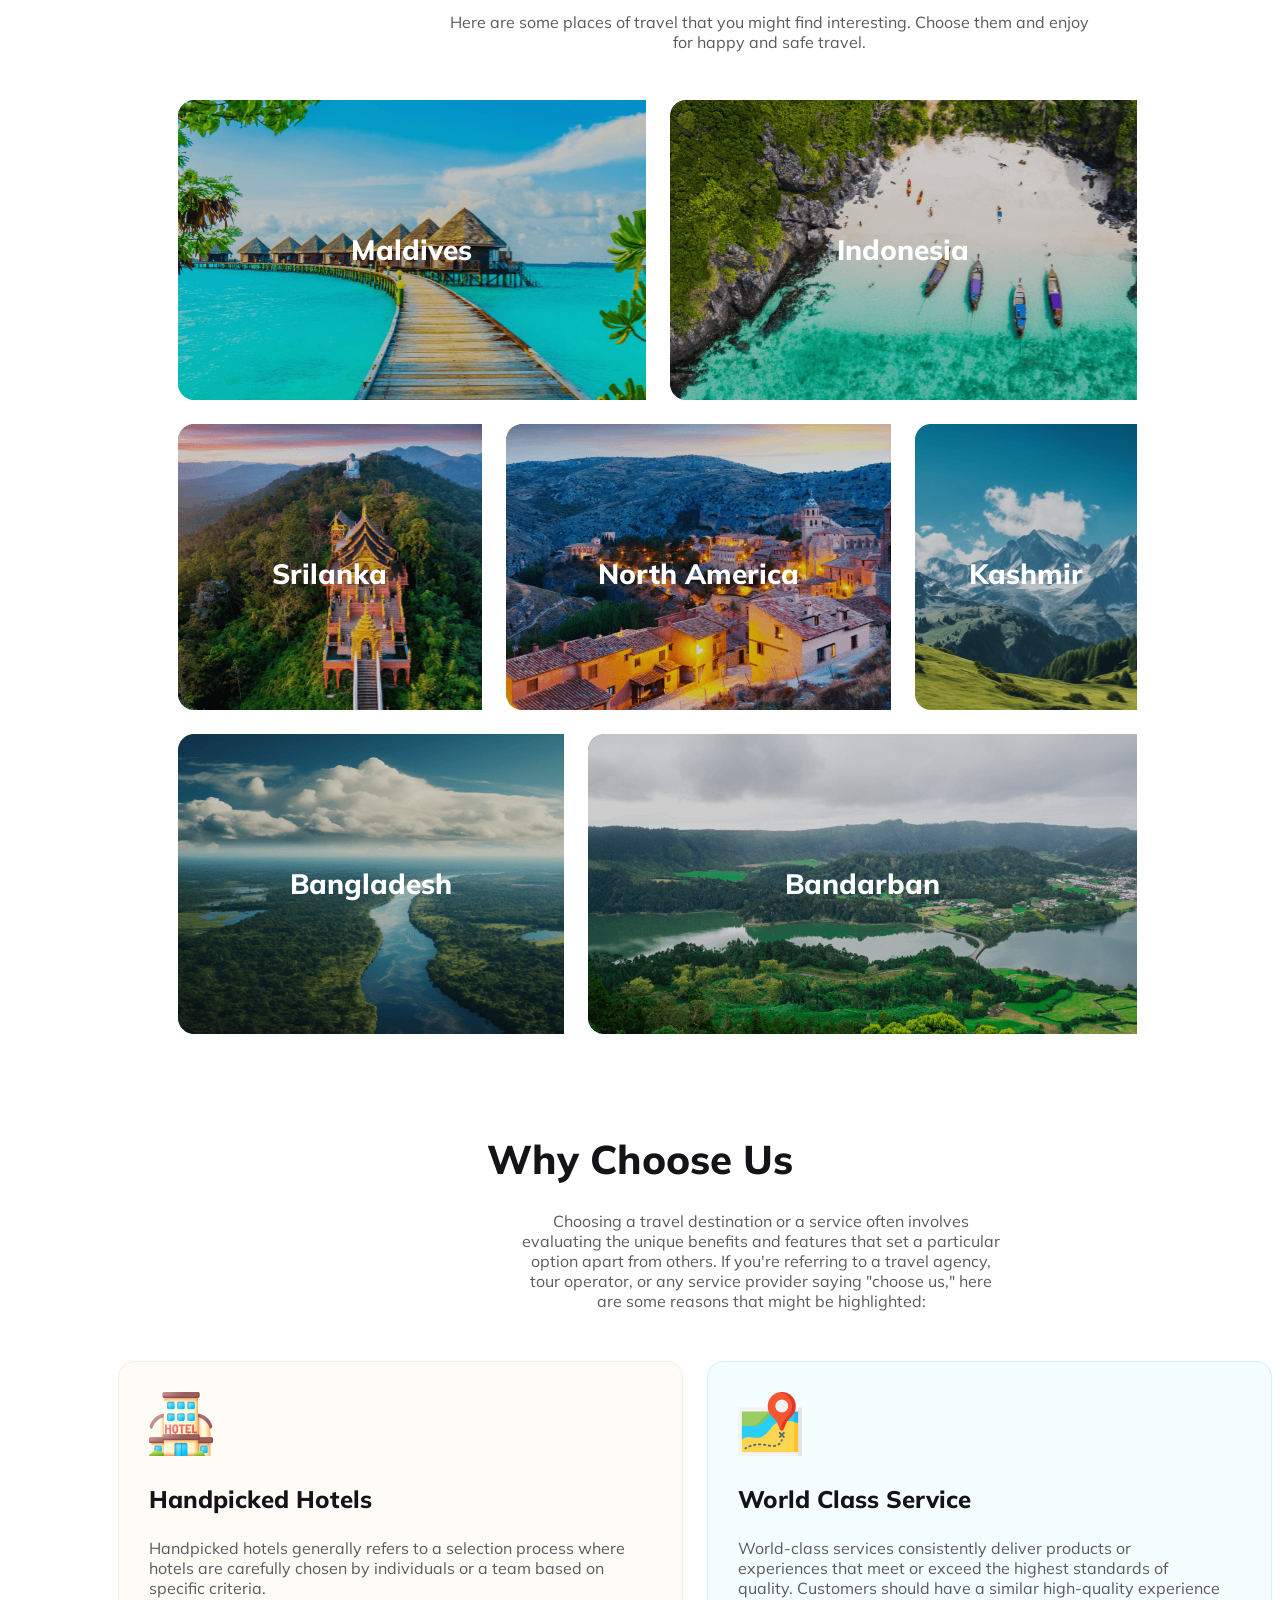
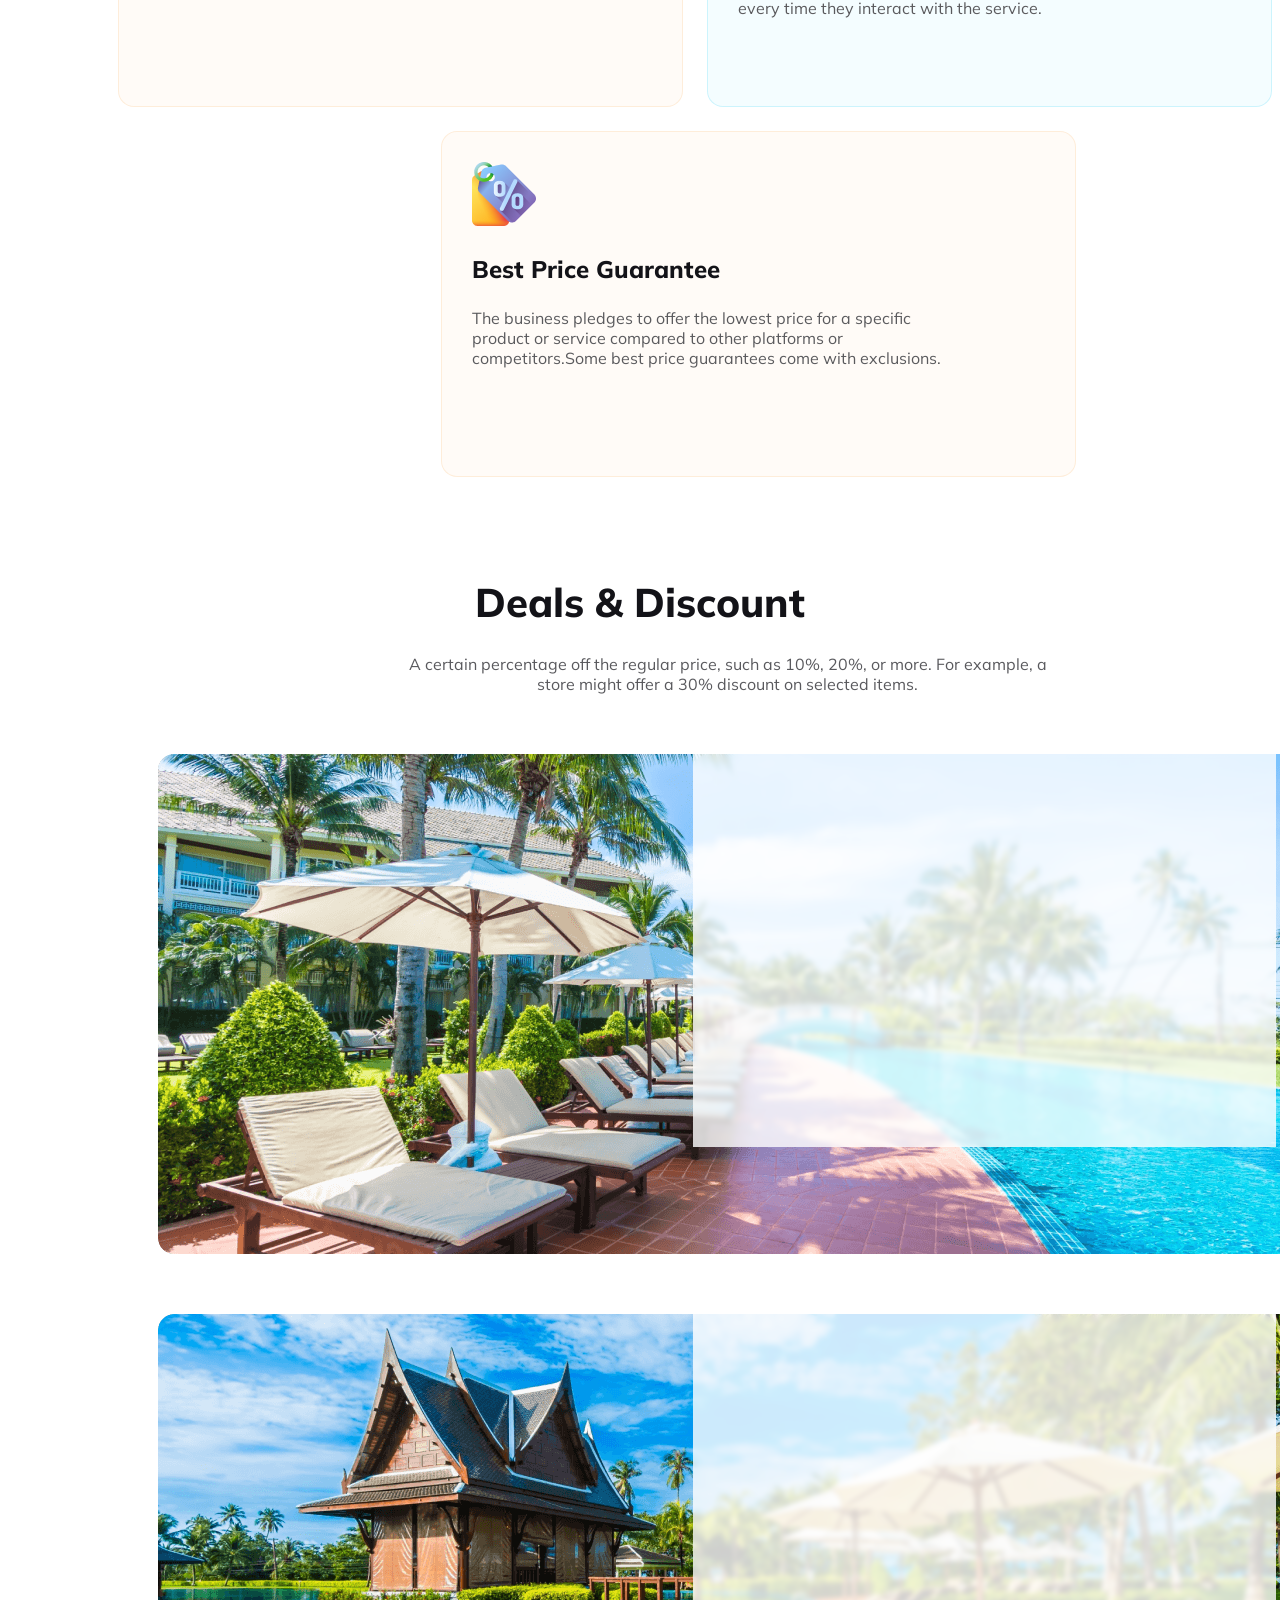
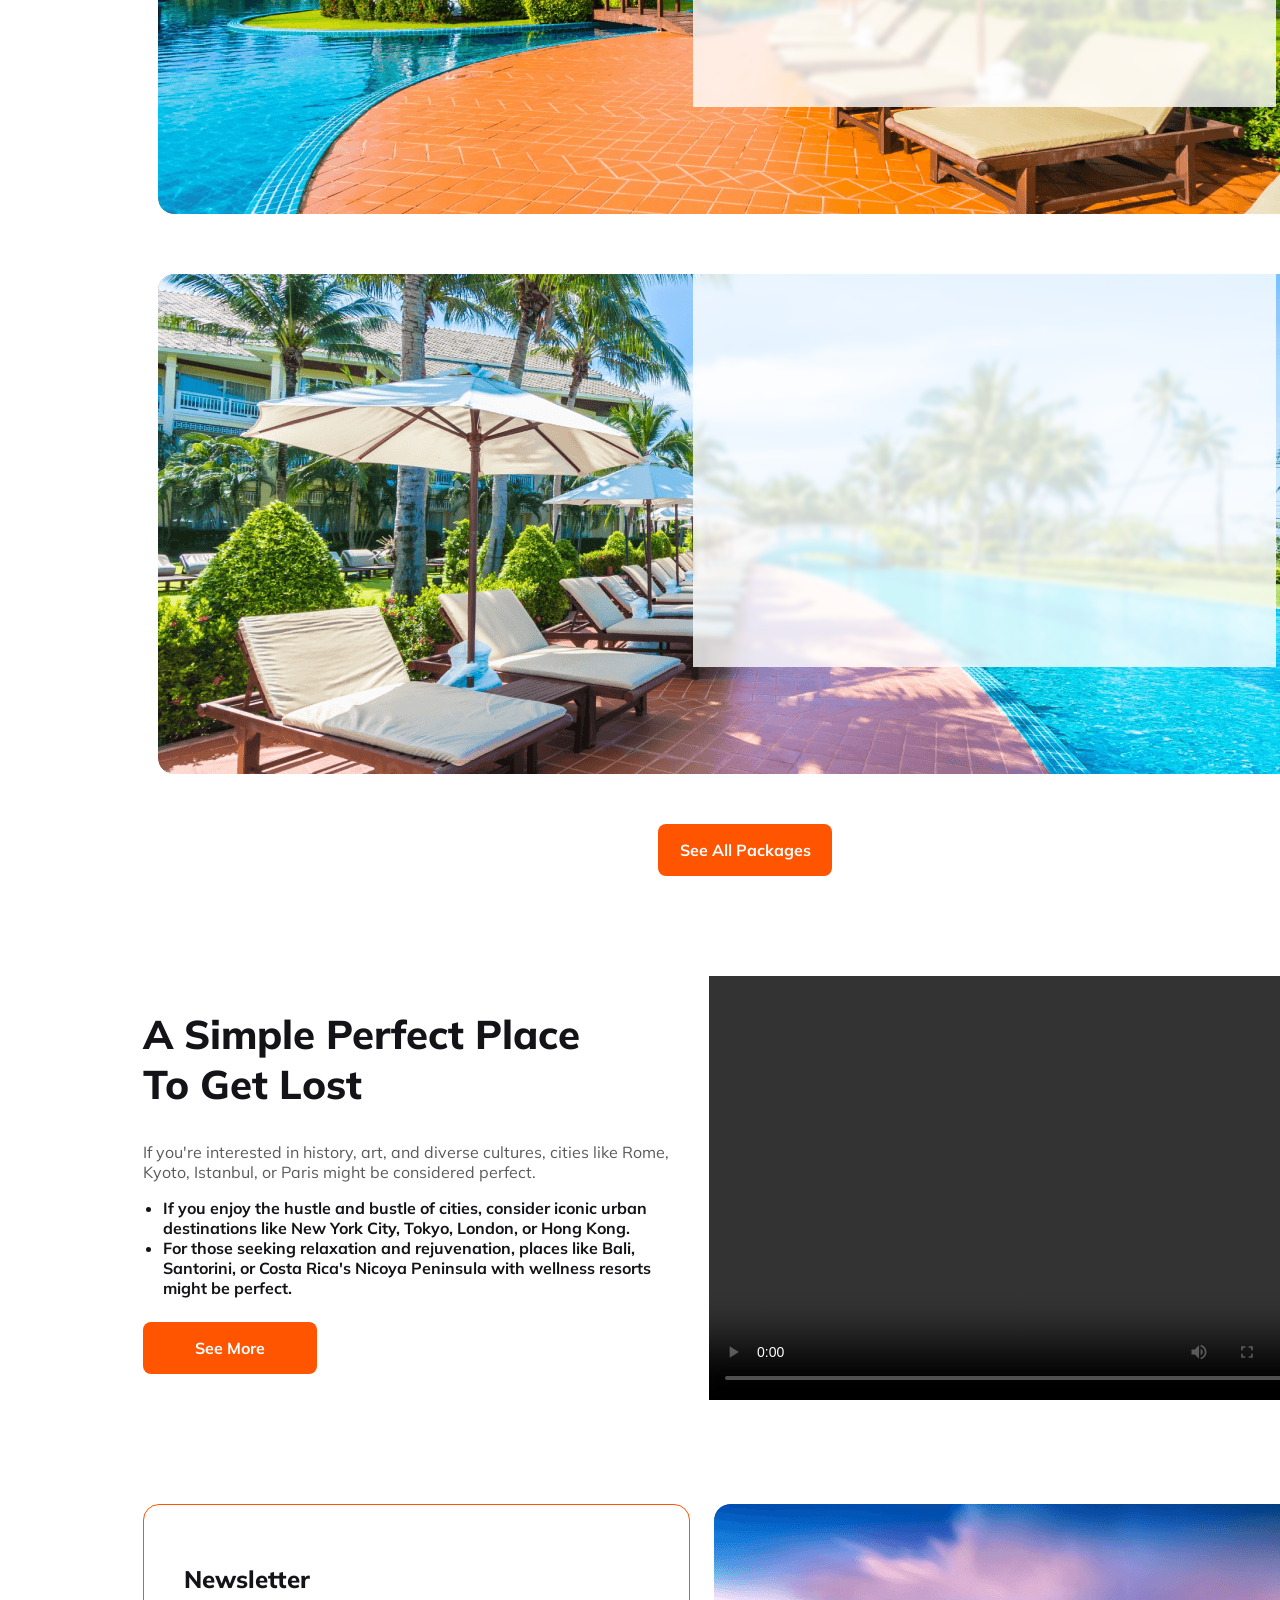
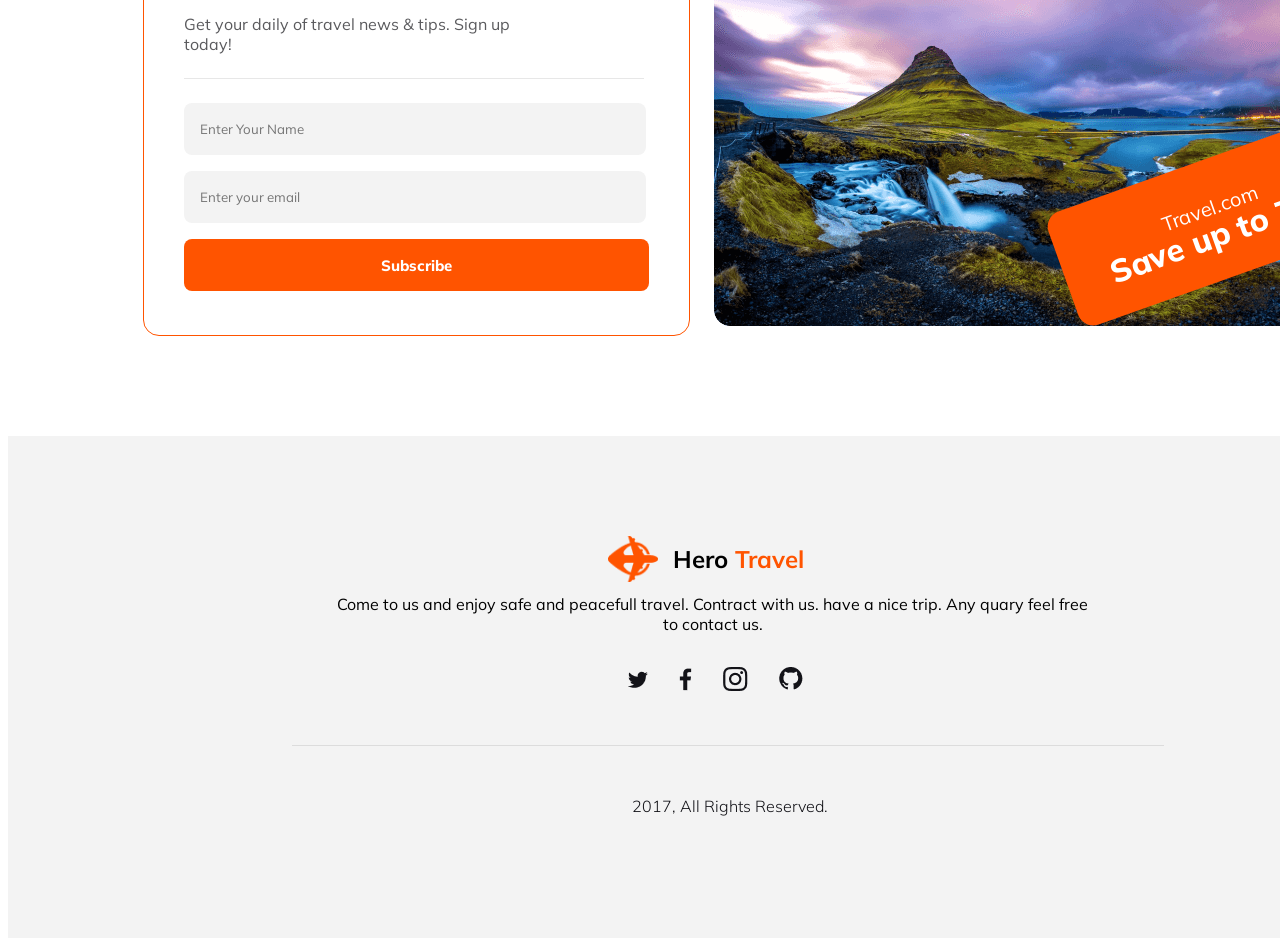
==== commit 46aade5d: "Ended" ====
--- a/index.html
+++ b/index.html
@@ -269,6 +269,6 @@
         <p class="cp-right">2017, All Rights Reserved.</p>
         
     </footer>  
-
+<!-- End -->
 </body>
 </html>
